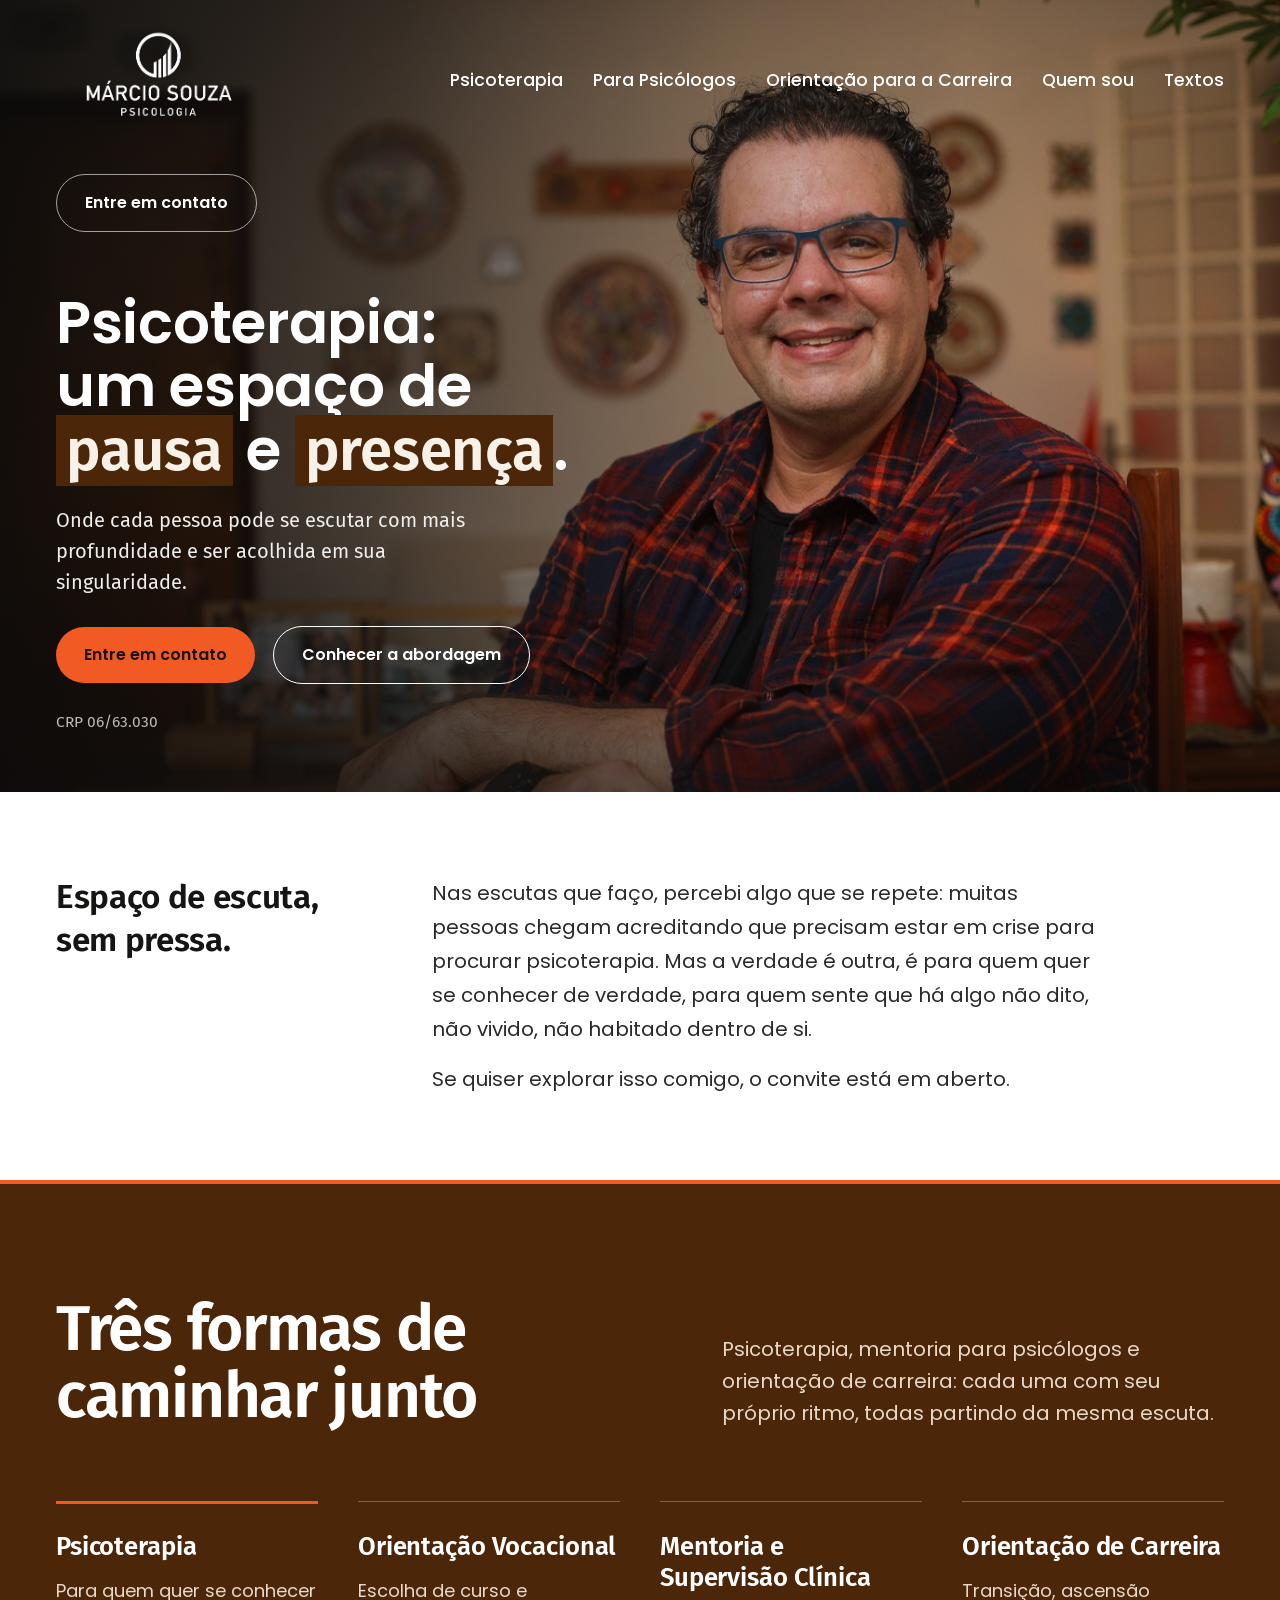
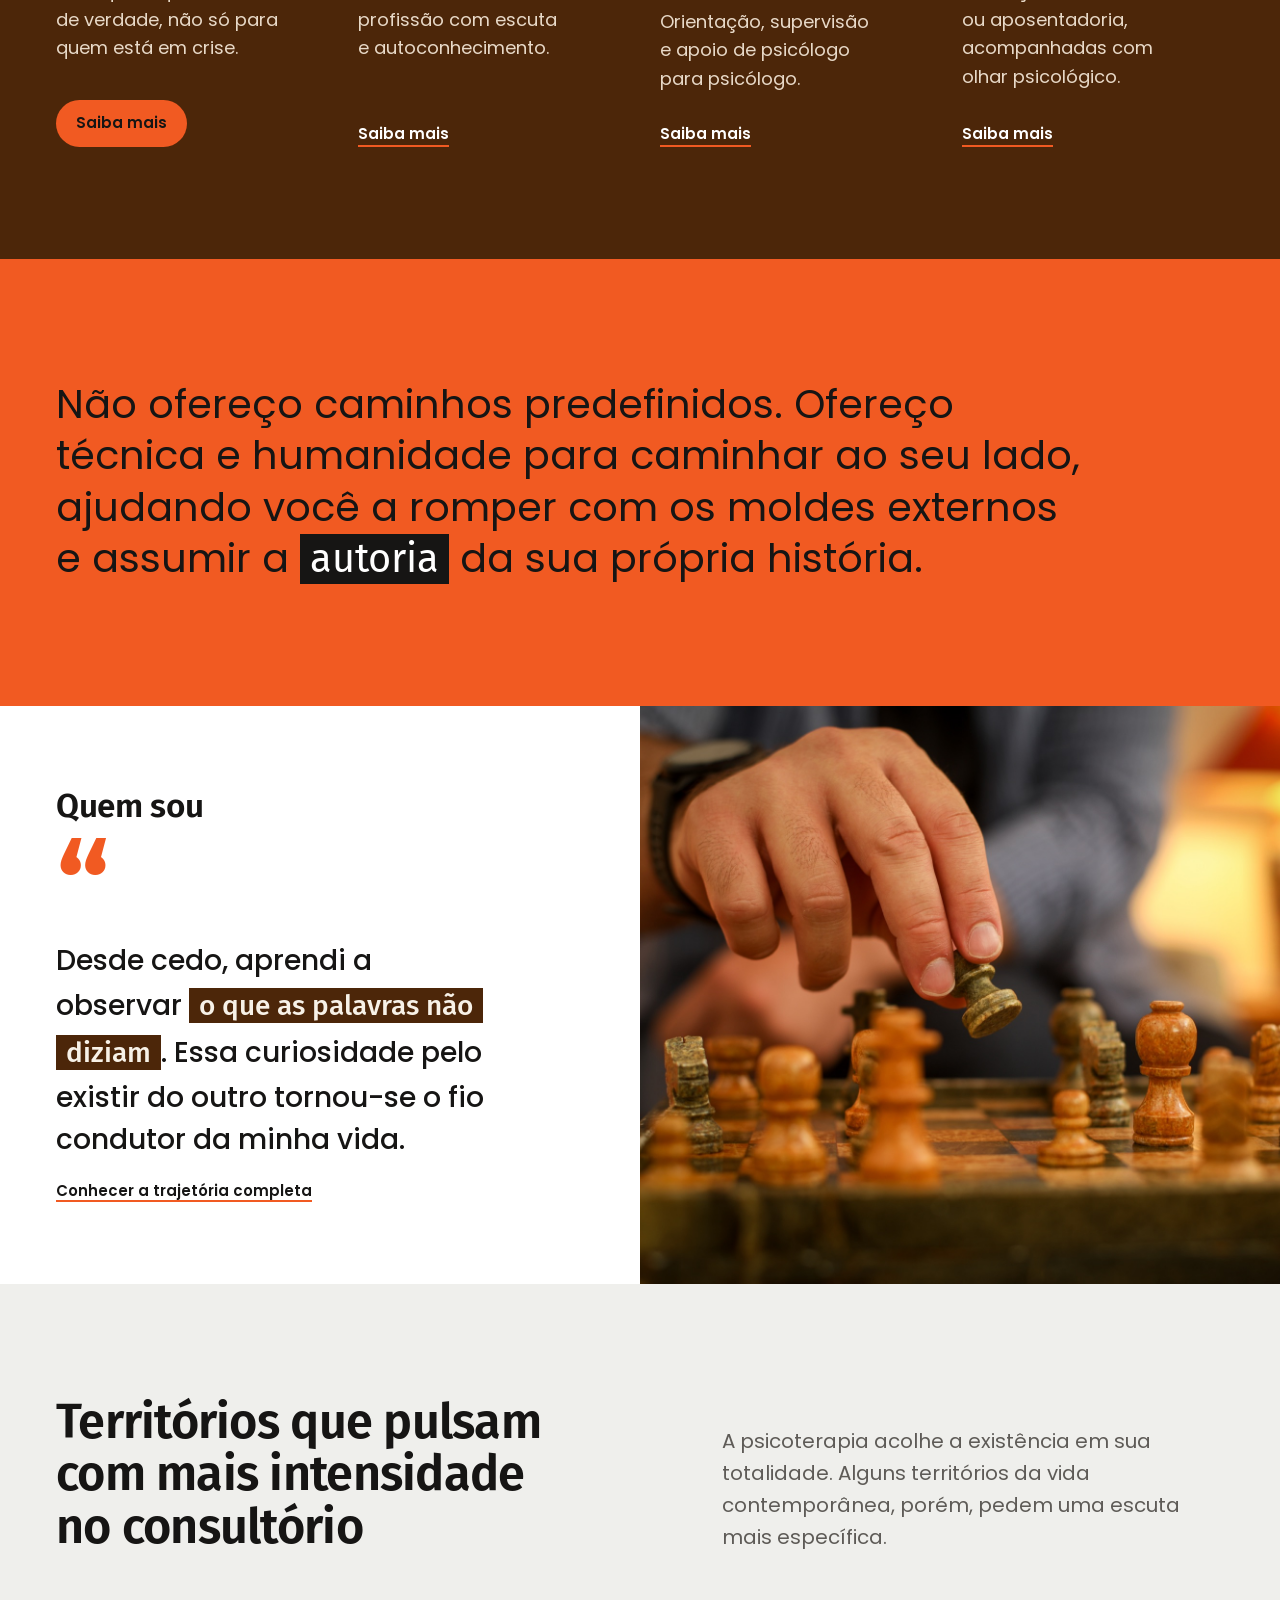
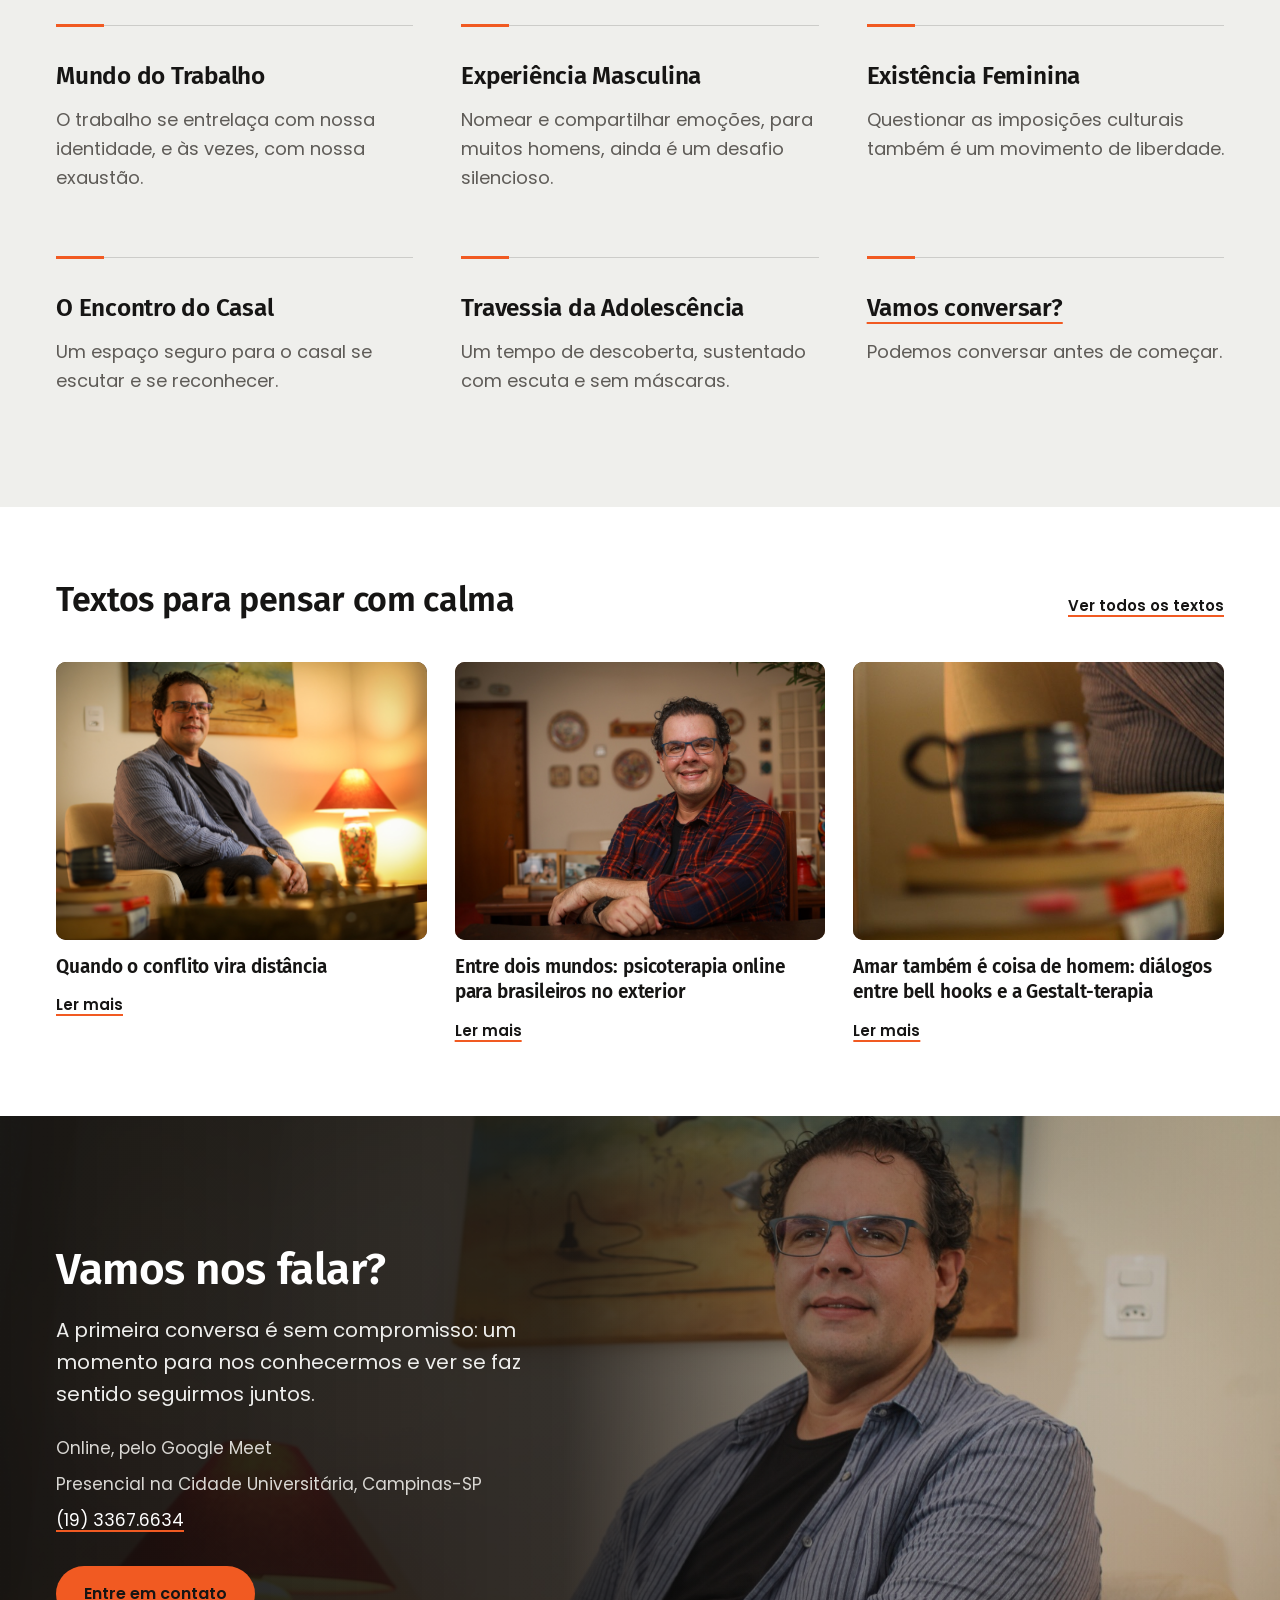
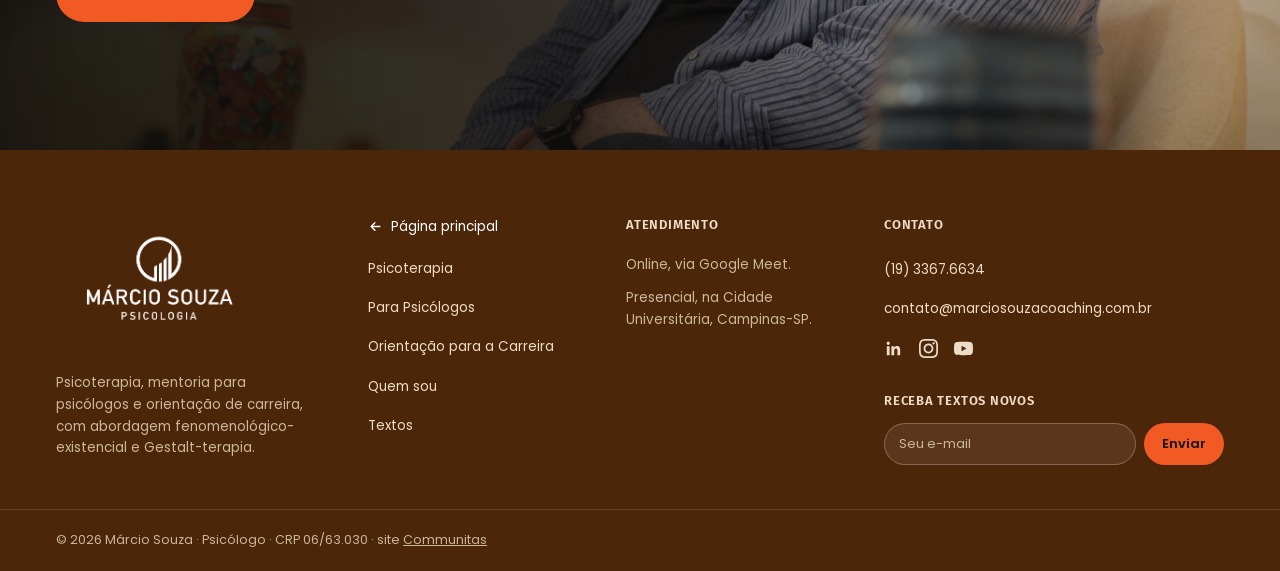
==== index.html @ 3dcb52d9 "Site do Márcio Souza: versão para revisão com o cliente Home e 7 páginas internas, camada visual 202" ====
<!doctype html>
<html lang="pt-BR">
<head>
<meta charset="utf-8">
<meta name="viewport" content="width=device-width, initial-scale=1">
<title>Márcio Souza | Psicólogo</title>
<meta name="description" content="Márcio Souza, psicólogo em Campinas: psicoterapia, mentoria e supervisão para psicólogos e orientação de carreira, online e presencial. Fenomenologia existencial e Gestalt-terapia.">
<link rel="stylesheet" href="assets/styles.css?v=23">
</head>
<body>
<a class="pular" href="#conteudo">Pular para o conteúdo</a>

<main>
<header class="hero">
  <nav class="nav overlay">
    <div class="wrap nav-inner">
      <a href="index.html" class="brand" aria-label="Página principal">
        <img src="assets/logo-full-white.png" alt="Márcio Souza Psicologia">
      </a>
      <div class="nav-links">
        <a href="psicoterapia.html">Psicoterapia</a>
        <a href="mentoria-supervisao.html">Para Psicólogos</a>
        <a href="orientacao-carreira.html">Orientação para a Carreira</a>
        <a href="quem-sou.html">Quem sou</a>
        <a href="blog.html">Textos</a>
      </div>
      <details class="nav-mobile">
        <summary>Menu</summary>
        <div class="nav-mobile-panel">
          <a href="psicoterapia.html">Psicoterapia</a>
          <a href="mentoria-supervisao.html">Para Psicólogos</a>
          <a href="orientacao-carreira.html">Orientação para a Carreira</a>
          <a href="quem-sou.html">Quem sou</a>
          <a href="blog.html">Textos</a>
          <a href="contato.html">Entre em contato</a>
        </div>
      </details>
      <a href="contato.html" class="btn marrom">Entre em contato</a>
    </div>
  </nav>

  <img src="assets/hero.jpg" alt="Márcio Souza sorrindo em casa" style="object-position:center 30%">
  <div class="wrap hero-content" id="conteudo">
    <h1>Psicoterapia:<br>um espaço de <span class="hl">pausa</span> e <span class="hl">presença</span>.</h1>
    <p>Onde cada pessoa pode se escutar com mais profundidade e ser acolhida em sua singularidade.</p>
    <div class="hero-cta">
      <a href="contato.html" class="btn">Entre em contato</a>
      <a href="psicoterapia.html" class="btn outline">Conhecer a abordagem</a>
    </div>
    <div class="hero-credential">CRP 06/63.030</div>
  </div>
</header>

<section class="presentation">
  <div class="wrap presentation-grid">
    <div class="presentation-label">
      <h2 class="presentation-kicker">Espaço de escuta,<br>sem pressa.</h2>
    </div>
    <div class="presentation-texto">
      <p>Nas escutas que faço, percebi algo que se repete: muitas pessoas chegam acreditando que precisam estar em crise para procurar psicoterapia. Mas a verdade é outra, é para quem quer se conhecer de verdade, para quem sente que há algo não dito, não vivido, não habitado dentro de si.</p>
      <p>Se quiser explorar isso comigo, o convite está em aberto.</p>
    </div>
  </div>
</section>

<section class="servicos">
 <div class="servicos-inner">
  <div class="servicos-intro">
    <h2>Três formas de caminhar junto</h2>
    <p>Psicoterapia, mentoria para psicólogos e orientação de carreira: cada uma com seu próprio ritmo, todas partindo da mesma escuta.</p>
  </div>
  <div class="servicos-grid">
    <a href="psicoterapia.html" class="servico-bloco destaque">
      <div class="conteudo">
        <h3>Psicoterapia</h3>
        <p>Para quem quer se conhecer de verdade, não só para quem está em crise.</p>
        <span class="mini-btn">Saiba mais</span>
      </div>
    </a>
    <a href="orientacao-carreira.html#vocacional" class="servico-bloco">
      <div class="conteudo">
        <h3>Orientação Vocacional</h3>
        <p>Escolha de curso e profissão com escuta e autoconhecimento.</p>
        <span class="mini-btn">Saiba mais</span>
      </div>
    </a>
    <a href="mentoria-supervisao.html" class="servico-bloco">
      <div class="conteudo">
        <h3>Mentoria e Supervisão Clínica</h3>
        <p>Orientação, supervisão e apoio de psicólogo para psicólogo.</p>
        <span class="mini-btn">Saiba mais</span>
      </div>
    </a>
    <a href="orientacao-carreira.html#carreira" class="servico-bloco">
      <div class="conteudo">
        <h3>Orientação de Carreira</h3>
        <p>Transição, ascensão ou aposentadoria, acompanhadas com olhar psicológico.</p>
        <span class="mini-btn">Saiba mais</span>
      </div>
    </a>
  </div>
 </div>
</section>

<section class="manifesto">
  <div class="wrap">
    <p>Não ofereço caminhos predefinidos. Ofereço técnica e humanidade para caminhar ao seu lado, ajudando você a romper com os moldes externos e assumir a <span class="hl inv">autoria</span> da sua própria história.</p>
  </div>
</section>

<section class="split inverso">
  <div class="split-foto"><img src="assets/still-life.jpg" alt="Mão de Márcio movendo uma peça de xadrez" style="object-position:38% 30%"></div>
  <div class="split-texto">
    <h2>Quem sou</h2>
    <p class="frase">Desde cedo, aprendi a observar <span class="hl">o que as palavras não diziam</span>. Essa curiosidade pelo existir do outro tornou-se o fio condutor da minha vida.</p>
    <a href="quem-sou.html" class="link laranja">Conhecer a trajetória completa</a>
  </div>
</section>

<section class="dimensoes">
  <div class="wrap">
    <div class="dimensoes-head">
      <h2>Territórios que pulsam com mais intensidade no consultório</h2>
      <p>A psicoterapia acolhe a existência em sua totalidade. Alguns territórios da vida contemporânea, porém, pedem uma escuta mais específica.</p>
    </div>
    <div class="temas-grid">
      <div class="tema-bloco c1"><h3>Mundo do Trabalho</h3><p>O trabalho se entrelaça com nossa identidade, e às vezes, com nossa exaustão.</p></div>
      <div class="tema-bloco c2"><h3>Experiência Masculina</h3><p>Nomear e compartilhar emoções, para muitos homens, ainda é um desafio silencioso.</p></div>
      <div class="tema-bloco c3"><h3>Existência Feminina</h3><p>Questionar as imposições culturais também é um movimento de liberdade.</p></div>
      <div class="tema-bloco c4"><h3>O Encontro do Casal</h3><p>Um espaço seguro para o casal se escutar e se reconhecer.</p></div>
      <div class="tema-bloco c5"><h3>Travessia da Adolescência</h3><p>Um tempo de descoberta, sustentado com escuta e sem máscaras.</p></div>
      <a href="contato.html" class="tema-bloco cta">
        <h3>Vamos conversar?</h3>
        <p>Podemos conversar antes de começar.</p>
      </a>
    </div>
  </div>
</section>

<section class="blog-teaser">
  <div class="wrap">
    <div class="blog-teaser-head">
      <h2>Textos para pensar com calma</h2>
      <a href="blog.html" class="link laranja">Ver todos os textos</a>
    </div>
    <div class="blog-grid">
      <a href="blog.html" class="blog-card">
        <div class="foto"><img loading="lazy" src="assets/quem-sou.jpg" alt="" style="object-position:center 25%"></div>
        <h3>Quando o conflito vira distância</h3>
        <span class="link laranja">Ler mais</span>
      </a>
      <a href="blog.html" class="blog-card">
        <div class="foto"><img loading="lazy" src="assets/hero.jpg" alt="" style="object-position:70% 35%"></div>
        <h3>Entre dois mundos: psicoterapia online para brasileiros no exterior</h3>
        <span class="link laranja">Ler mais</span>
      </a>
      <a href="blog.html" class="blog-card">
        <div class="foto"><img loading="lazy" src="assets/detalhe-poltrona.jpg" alt="" style="object-position:center 78%"></div>
        <h3>Amar também é coisa de homem: diálogos entre bell hooks e a Gestalt-terapia</h3>
        <span class="link laranja">Ler mais</span>
      </a>
    </div>
  </div>
</section>

<section class="contato" id="contato">
  <div class="wrap">
    <h2>Vamos nos falar?</h2>
    <p class="contato-sub">A primeira conversa é sem compromisso: um momento para nos conhecermos e ver se faz sentido seguirmos juntos.</p>
    <ul class="contato-fatos">
      <li>Online, pelo Google Meet</li>
      <li>Presencial na Cidade Universitária, Campinas-SP</li>
      <li><a href="tel:+551933676634">(19) 3367.6634</a></li>
    </ul>
    <a href="contato.html" class="btn">Entre em contato</a>
  </div>
</section>

</main>

<footer>
  <div class="wrap footer-grid">
    <div class="footer-col">
      <a href="index.html" class="brand" style="margin-bottom:14px"><img src="assets/logo-full-white.png" alt="Márcio Souza Psicologia"></a>
      <p>Psicoterapia, mentoria para psicólogos e orientação de carreira, com abordagem fenomenológico-existencial e Gestalt-terapia.</p>
    </div>
    <div class="footer-col">
      <ul>
        <li><a href="index.html" class="voltar"><svg viewBox="0 0 24 24" fill="none" stroke="currentColor" stroke-width="2.2" stroke-linecap="round" stroke-linejoin="round" aria-hidden="true"><path d="M19 12H5M11 6l-6 6 6 6"/></svg>Página principal</a></li>
        <li><a href="psicoterapia.html">Psicoterapia</a></li>
        <li><a href="mentoria-supervisao.html">Para Psicólogos</a></li>
        <li><a href="orientacao-carreira.html">Orientação para a Carreira</a></li>
        <li><a href="quem-sou.html">Quem sou</a></li>
        <li><a href="blog.html">Textos</a></li>
      </ul>
    </div>
    <div class="footer-col">
      <h4>Atendimento</h4>
      <ul>
        <li>Online, via Google Meet.</li>
        <li>Presencial, na Cidade Universitária, Campinas-SP.</li>
      </ul>
    </div>
    <div class="footer-col">
      <h4>Contato</h4>
      <ul>
        <li><a href="tel:+551933676634">(19) 3367.6634</a></li>
        <li><a href="mailto:contato@marciosouzacoaching.com.br">contato@marciosouzacoaching.com.br</a></li>
      </ul>
      <div class="footer-social">
        <a href="https://www.linkedin.com/" aria-label="LinkedIn" target="_blank" rel="noopener"><svg viewBox="0 0 24 24" fill="currentColor"><path d="M20.447 20.452h-3.554v-5.569c0-1.328-.027-3.037-1.852-3.037-1.853 0-2.136 1.445-2.136 2.939v5.667H9.351V9h3.414v1.561h.046c.477-.9 1.637-1.85 3.37-1.85 3.601 0 4.267 2.37 4.267 5.455v6.286zM5.337 7.433a2.062 2.062 0 1 1 0-4.124 2.062 2.062 0 0 1 0 4.124zM7.114 20.452H3.558V9h3.556v11.452z"/></svg></a>
        <a href="https://www.instagram.com/marciosouzacoaching/" aria-label="Instagram" target="_blank" rel="noopener"><svg viewBox="0 0 24 24" fill="currentColor"><path d="M12 2.163c3.204 0 3.584.012 4.85.07 3.252.148 4.771 1.691 4.919 4.919.058 1.265.069 1.645.069 4.849 0 3.205-.012 3.584-.069 4.849-.149 3.225-1.664 4.771-4.919 4.919-1.266.058-1.644.07-4.85.07-3.204 0-3.584-.012-4.849-.07-3.26-.149-4.771-1.699-4.919-4.92-.058-1.265-.07-1.644-.07-4.849 0-3.204.013-3.583.07-4.849.149-3.227 1.664-4.771 4.919-4.919 1.266-.057 1.645-.069 4.849-.069zm0-2.163c-3.259 0-3.667.014-4.947.072-4.358.2-6.78 2.618-6.98 6.98-.059 1.281-.073 1.689-.073 4.948 0 3.259.014 3.668.072 4.948.2 4.358 2.618 6.78 6.98 6.98 1.281.058 1.689.072 4.948.072 3.259 0 3.668-.014 4.948-.072 4.354-.2 6.782-2.618 6.979-6.98.059-1.28.073-1.689.073-4.948 0-3.259-.014-3.667-.072-4.947-.196-4.354-2.617-6.78-6.979-6.98-1.281-.059-1.69-.073-4.949-.073zm0 5.838c-3.403 0-6.162 2.759-6.162 6.162s2.759 6.163 6.162 6.163 6.162-2.759 6.162-6.163c0-3.403-2.759-6.162-6.162-6.162zm0 10.162c-2.209 0-4-1.79-4-4 0-2.209 1.791-4 4-4s4 1.791 4 4c0 2.21-1.791 4-4 4zm6.406-11.845c-.796 0-1.441.645-1.441 1.44s.645 1.44 1.441 1.44c.795 0 1.439-.645 1.439-1.44s-.644-1.44-1.439-1.44z"/></svg></a>
        <a href="https://www.youtube.com/" aria-label="YouTube" target="_blank" rel="noopener"><svg viewBox="0 0 24 24" fill="currentColor"><path d="M23.498 6.186a3.016 3.016 0 0 0-2.122-2.136C19.505 3.545 12 3.545 12 3.545s-7.505 0-9.377.505A3.017 3.017 0 0 0 .502 6.186C0 8.07 0 12 0 12s0 3.93.502 5.814a3.016 3.016 0 0 0 2.122 2.136c1.871.505 9.376.505 9.376.505s7.505 0 9.377-.505a3.015 3.015 0 0 0 2.122-2.136C24 15.93 24 12 24 12s0-3.93-.502-5.814zM9.545 15.568V8.432L15.818 12l-6.273 3.568z"/></svg></a>
      </div>
      <div class="footer-news">
        <h4>Receba textos novos</h4>
        <form class="footer-form" action="https://us7.list-manage.com/subscribe/post?u=84190ef0e45dcddff74565dfb&amp;id=258427ed92" method="post" target="_blank" novalidate>
          <label for="newsletter-email" class="sr-only" style="position:absolute;width:1px;height:1px;overflow:hidden;clip:rect(0,0,0,0)">E-mail</label>
          <input id="newsletter-email" type="email" name="EMAIL" placeholder="Seu e-mail" required>
          <div aria-hidden="true" style="position:absolute;left:-5000px" tabindex="-1"><input type="text" name="b_84190ef0e45dcddff74565dfb_258427ed92" tabindex="-1" value=""></div>
          <button type="submit" name="subscribe">Enviar</button>
        </form>
      </div>
    </div>
  </div>
  <div class="wrap footer-bottom">
    <div>© 2026 Márcio Souza · Psicólogo · CRP 06/63.030 · site <a href="https://www.communitas.com.br/" target="_blank" rel="noopener" style="text-decoration:underline">Communitas</a></div>
  </div>
</footer>

</body>
</html>
---- assets/styles.css ----
/* Márcio Souza — Psicologia · design tokens + componentes */

@import url('https://fonts.googleapis.com/css2?family=Poppins:wght@400;500;600;700;800&family=Fira+Sans:wght@400;500;600;700&display=swap');

:root{
  --marrom:#4C2609;
  --marrom-escuro:#33190a;
  --laranja:#F15A22;
  --laranja-btn:#C7420F;
  --oliva:#707C4C;
  --bege:#F7F1E7;
  --bege-claro:#FFFDFB;
  --grafite:#1C1A17;
  --ink:#241a12;
  --muted:#6b5a46;
  --linha:#e7dcc8;
  --creme-texto:#F7F1E7;
  --font-corpo:'Poppins',system-ui,sans-serif;
  --font-destaque:'Fira Sans',system-ui,sans-serif;
}

*{box-sizing:border-box}
html{scroll-behavior:smooth}
body{
  margin:0;
  font-family:var(--font-corpo);
  font-size:17px;
  line-height:1.65;
  font-weight:400;
  color:var(--ink);
  background:var(--bege-claro);
}
h1,h2,h3,h4{margin:0;letter-spacing:-0.005em}
h1{font-family:var(--font-corpo);font-weight:700}
h2{font-family:var(--font-destaque);font-weight:600;letter-spacing:-0.01em;line-height:1.25}
h3,h4{font-family:var(--font-destaque);font-weight:600}
p{margin:0}
a{color:inherit;text-decoration:none;font-family:var(--font-corpo)}
img{max-width:100%;display:block}
.wrap{max-width:1400px;margin:0 auto;padding-inline:clamp(24px,5vw,56px);box-sizing:border-box}

.eyebrow{font-family:var(--font-destaque);font-size:12.5px;font-weight:700;letter-spacing:0.08em;text-transform:uppercase}

.btn{
  display:inline-flex;align-items:center;gap:8px;
  font-family:var(--font-corpo);font-size:16px;font-weight:600;
  padding:15px 28px;border-radius:999px;
  background:var(--laranja-btn);color:#fff;
  transition:opacity .15s ease;
}
.btn:hover{opacity:.87}
.btn.outline{background:transparent;border:1.5px solid currentColor}
.btn.on-dark{color:var(--grafite)}
.btn.marrom{background:var(--marrom)}

.link{
  font-family:var(--font-corpo);font-weight:600;font-size:15px;
  text-decoration:underline;text-decoration-thickness:1.5px;text-underline-offset:4px;
  transition:opacity .15s ease;
}
.link:hover{opacity:.72}
.link.laranja{color:var(--laranja)}

.hl{font-family:var(--font-destaque);background:var(--marrom);color:var(--creme-texto);padding:1px 10px;box-decoration-break:clone;-webkit-box-decoration-break:clone}
.hl.inv{background:var(--laranja);color:var(--grafite)}

/* ---------- nav ---------- */
.nav{position:relative;z-index:30;width:100%}
.nav-inner{display:flex;align-items:center;justify-content:space-between;gap:20px;flex-wrap:wrap;padding-block:10px}
.brand{display:flex;align-items:center}
.brand img{height:130px;width:182px}
.nav.overlay .brand img{height:144px;width:201px}
.nav-links{display:flex;gap:30px;flex-wrap:wrap}
.nav-links a{font-family:var(--font-corpo);font-size:17.5px;font-weight:500;position:relative;display:inline-block;padding-bottom:4px}
.nav-links a::after{content:"";position:absolute;left:0;bottom:0;width:0;height:2px;background:currentColor;transition:width .25s ease}
.nav-links a:hover::after{width:100%}
.nav.light{background:var(--bege-claro);border-bottom:1px solid var(--linha)}
.nav.light .nav-links a{color:var(--muted)}
.nav.overlay{position:absolute;top:0;left:0;width:100%;background:transparent}
.nav.overlay .nav-links a{color:#fff}

/* ---------- hero (full-bleed photo + texto integrado) ---------- */
.hero{position:relative;min-height:620px;max-height:860px;height:88vh;display:flex;align-items:flex-end;color:#fff;overflow:hidden}
.hero > img{position:absolute;inset:0;width:100%;height:100%;object-fit:cover;z-index:0}
.hero::after{
  content:"";position:absolute;inset:0;z-index:1;
  background:linear-gradient(95deg, rgba(28,26,23,.88) 0%, rgba(28,26,23,.68) 30%, rgba(28,26,23,.22) 56%, rgba(28,26,23,0) 72%),
             linear-gradient(0deg, rgba(28,26,23,.5) 0%, rgba(28,26,23,0) 34%);
}
.hero-content{position:relative;z-index:2;width:100%;padding-block:72px 56px;display:flex;flex-direction:column;align-items:flex-start;gap:22px}
.hero-content h1{font-size:clamp(36px,5vw,58px);line-height:1.1;font-weight:600;max-width:600px}
.hero-content p{font-size:20px;line-height:1.55;max-width:38ch;color:#f0e9dc;font-family:var(--font-destaque)}
.hero-cta{display:flex;gap:18px;flex-wrap:wrap;align-items:center;margin-top:6px}
.hero-credential{font-size:15.5px;color:#cfc3ae;margin-top:4px;font-family:var(--font-destaque)}

/* ---------- presentation block (bem-vindo, 2 colunas) ---------- */
.presentation{padding-block:84px}
.presentation-grid{display:grid;grid-template-columns:minmax(230px,26%) 1fr;gap:72px;align-items:start}
.presentation-kicker{font-size:clamp(28px,2.6vw,36px);line-height:1.3;color:var(--marrom);font-weight:600}
.presentation-texto p{font-size:20px;line-height:1.7;max-width:56ch;color:#3a3024;font-family:var(--font-corpo)}
.presentation-texto p + p{margin-top:16px}
.presentation-label{display:flex;flex-direction:column;gap:14px}
.presentation-label .eyebrow{color:var(--laranja)}
@media (max-width:760px){.presentation-grid{grid-template-columns:1fr;gap:16px}}

/* ---------- services: coluna + grid 2x2 (virginiapires) ---------- */
.servicos{background:var(--grafite);border-top:4px solid var(--laranja)}
.servicos-inner{display:grid;grid-template-columns:minmax(230px,24%) 1fr;min-height:600px;max-width:1400px;margin:0 auto}
.servicos-intro{background:var(--grafite);color:#fff;padding:64px clamp(24px,4vw,56px);display:flex;flex-direction:column;justify-content:center;gap:20px}
.servicos-intro .eyebrow{color:var(--laranja)}
.servicos-intro h2{font-size:clamp(32px,3.6vw,44px);line-height:1.2;font-weight:600}
.servicos-intro p{font-size:16px;line-height:1.65;color:#cfc6b8;max-width:32ch;font-family:var(--font-destaque)}
.servicos-grid{display:grid;grid-template-columns:1fr 1fr;grid-template-rows:1fr 1fr}
.servico-bloco{position:relative;padding:34px;display:flex;flex-direction:column;justify-content:flex-start;gap:12px;min-height:270px;overflow:hidden}
.servico-bloco img{position:absolute;inset:0;width:100%;height:100%;object-fit:cover;z-index:0;transition:transform .6s cubic-bezier(.2,.8,.2,1)}
.servico-bloco:hover img{transform:scale(1.07)}
.servico-bloco .scrim{position:absolute;inset:0;z-index:1;background:linear-gradient(180deg,rgba(28,26,23,.82),rgba(28,26,23,.1) 60%);transition:opacity .35s ease}
.servico-bloco:hover .scrim{opacity:.9}
.servico-bloco::after{content:"";position:absolute;inset:0;z-index:1;background:rgba(255,255,255,0);transition:background .3s ease;pointer-events:none}
.servico-bloco:hover::after{background:rgba(255,255,255,.06)}
.servico-bloco .conteudo{position:relative;z-index:2}
.servico-bloco h3{font-size:29px;font-weight:500;color:#fff;margin-bottom:8px;font-family:var(--font-destaque)}
.servico-bloco p{font-size:20px;line-height:1.5;color:#e9e1d2;max-width:34ch;margin-bottom:22px;font-family:var(--font-corpo);text-wrap:balance}
.servico-bloco.cor-marrom{background:var(--marrom)}
.servico-bloco.cor-laranja{background:var(--laranja)}
.servico-bloco.cor-laranja h3,.servico-bloco.cor-laranja p{color:var(--ink)}
.servico-bloco.cor-laranja .mini-btn{color:var(--ink);border-color:rgba(36,26,18,.5)}
.servico-bloco.cor-branco{background:var(--bege-claro)}
.servico-bloco.cor-branco h3{color:var(--marrom)}
.servico-bloco.cor-branco p{color:var(--muted)}
.servico-bloco.cor-branco .mini-btn{color:var(--marrom);border-color:var(--marrom)}
.servico-bloco.cor-branco:hover .mini-btn{background:var(--marrom);color:#fff;border-color:var(--marrom)}
.servico-bloco.cor-grafite{background:var(--grafite)}
.mini-btn{display:inline-flex;align-self:flex-start;font-family:var(--font-corpo);font-size:15px;font-weight:600;color:#fff;padding:10px 18px;border:1.5px solid rgba(255,255,255,.55);border-radius:999px;transition:background .25s ease,color .25s ease,border-color .25s ease,transform .25s ease}
.servico-bloco:hover .mini-btn{background:#fff;color:var(--ink);border-color:#fff;transform:translateX(3px)}

/* ---------- split foto + texto ---------- */
.split{display:grid;grid-template-columns:1fr 1fr;align-items:stretch}
.split.inverso{direction:rtl}
.split.inverso > *{direction:ltr}
.split-foto{min-height:460px;background:var(--marrom)}
.split-foto img{width:100%;height:100%;object-fit:cover}
.split-texto{padding:64px clamp(24px,4vw,56px) 64px clamp(56px,8vw,120px);display:flex;flex-direction:column;justify-content:center;gap:18px}
.split-texto h2{font-size:clamp(28px,2.6vw,36px)}
.split-texto p{font-size:20px;line-height:1.7;max-width:46ch;color:#3a3024;font-family:var(--font-corpo)}

/* ---------- manifesto ---------- */
.manifesto{background:var(--marrom);color:#fff;padding-block:96px}
.manifesto p{font-family:var(--font-corpo);font-size:clamp(23px,2.8vw,34px);line-height:1.5;font-weight:400;max-width:900px}

/* ---------- dimensões / territórios — blocos coloridos ---------- */
.dimensoes{padding-block:72px}
.dimensoes-head{max-width:62ch;margin-bottom:40px}
.dimensoes-head h2{font-size:clamp(28px,2.6vw,36px);margin-bottom:14px}
.dimensoes-head p{font-size:20px;color:var(--muted);line-height:1.6;font-family:var(--font-corpo)}
.temas-grid{display:grid;grid-template-columns:repeat(3,1fr);gap:1px;background:var(--linha);border:1px solid var(--linha)}
.tema-bloco{padding:30px 26px;min-height:200px;display:flex;flex-direction:column;justify-content:flex-start;gap:10px;color:var(--ink);background:var(--bege-claro);border-top:3px solid var(--laranja);transition:background .2s ease}
.tema-bloco:hover{background:var(--bege)}
.tema-bloco h3{font-size:23px;font-weight:500;font-family:var(--font-destaque);color:var(--marrom)}
.tema-bloco p{font-size:20px;line-height:1.6;color:var(--muted);font-family:var(--font-corpo)}
.temas-grid.compacto .tema-bloco p{font-size:17px;line-height:1.55}
.tema-bloco.cta{cursor:pointer}
.tema-bloco.cta h3{color:var(--laranja);text-decoration:underline;text-decoration-thickness:1.5px;text-underline-offset:4px;transition:opacity .2s ease}
.tema-bloco.cta:hover h3{opacity:.78}

@media (max-width:760px){.temas-grid{grid-template-columns:1fr}}

/* ---------- blog teaser ---------- */
.blog-teaser{background:var(--bege);padding-block:72px}
.blog-teaser-head{display:flex;justify-content:space-between;align-items:baseline;flex-wrap:wrap;gap:14px;margin-bottom:40px}
.blog-teaser-head h2{font-size:clamp(26px,3vw,34px)}
.blog-grid{display:grid;grid-template-columns:repeat(auto-fit,minmax(260px,1fr));gap:28px}
.blog-card{display:flex;flex-direction:column;gap:14px}
.blog-card .foto{aspect-ratio:4/3;border-radius:10px;overflow:hidden;background:var(--marrom)}
.blog-card .foto img{width:100%;height:100%;object-fit:cover}
.blog-card h3{font-size:19px;line-height:1.35;font-weight:600}


/* ---------- contato (fecho escuro) ---------- */
.contato{
  position:relative;
  overflow:hidden;
  color:#fff;padding-block:140px;
}
.contato::before{
  content:"";
  position:absolute;inset:0;z-index:0;
  background:
    linear-gradient(180deg, rgba(76,38,9,.90), rgba(51,25,10,.94)),
    url('central.jpg') 32% 14%/cover no-repeat;
  transform:scaleX(-1);
}
.contato .wrap{position:relative;z-index:1}
.contato h2{font-size:clamp(30px,3.6vw,44px);max-width:16ch;line-height:1.18;margin-bottom:26px}
.contato-info{display:flex;gap:28px;flex-wrap:wrap;font-size:14.5px;color:#cfc6b8;margin-bottom:26px;font-family:var(--font-destaque)}

/* ---------- footer (colunas) ---------- */
footer{background:var(--marrom);color:#ecdcc8}
.footer-grid{display:grid;grid-template-columns:1.3fr 1fr 1fr 1fr;gap:40px;padding-block:56px 36px}
.footer-col h4{font-family:var(--font-destaque);font-weight:600;font-size:13px;color:#f0dcc9;text-transform:uppercase;letter-spacing:0.06em;margin-bottom:18px}
.footer-col p{font-size:13.5px;line-height:1.6;color:#cbb79e;max-width:28ch}
.footer-col .brand img{height:144px;width:202px}
.footer-col ul{list-style:none;margin:0;padding:0;display:flex;flex-direction:column;gap:11px}
.footer-col ul:not(:has(a)) li{font-size:13.5px;color:#cbb79e}
.footer-col ul a{font-size:13.5px;color:#ecdcc8}
.footer-col ul a:hover{color:var(--laranja)}
.footer-newsletter{display:flex;align-items:center;gap:20px;flex-wrap:wrap;padding-block:26px;border-top:1px solid rgba(255,255,255,.12)}
.footer-newsletter h4{font-family:var(--font-destaque);font-weight:600;font-size:13px;color:#f0dcc9;text-transform:uppercase;letter-spacing:0.06em;white-space:nowrap}
.footer-form{display:flex;gap:8px;flex:1;min-width:220px;max-width:420px}
.footer-form input{flex:1;min-width:0;padding:10px 14px;border-radius:999px;border:1px solid rgba(255,255,255,.25);background:rgba(255,255,255,.08);color:#fff;font-family:var(--font-corpo);font-size:13px}
.footer-form input::placeholder{color:#cbb79e}
.footer-form button{flex-shrink:0;padding:10px 18px;border-radius:999px;background:var(--laranja-btn);color:#fff;border:none;font-family:var(--font-corpo);font-weight:600;font-size:13px;cursor:pointer}
.footer-social{display:flex;gap:16px;align-items:center;margin-top:18px}
.footer-social a{color:#ecdcc8;display:flex}
.footer-social svg{width:19px;height:19px}
.footer-social a:hover{color:var(--laranja)}
.footer-bottom{display:flex;justify-content:space-between;align-items:center;flex-wrap:wrap;gap:12px;padding-block:20px;font-size:12.5px;color:#cbb79e;border-top:1px solid rgba(255,255,255,.12)}
@media (max-width:760px){.footer-grid{grid-template-columns:1fr 1fr;gap:32px}}
@media (max-width:480px){.footer-grid{grid-template-columns:1fr}}

/* ---------- page header (páginas internas) ---------- */
.page-header{background:var(--bege);padding-block:64px 48px;border-bottom:1px solid var(--linha)}
.page-header .eyebrow{color:var(--laranja);margin-bottom:14px}
.page-header h1{font-size:clamp(38px,4.6vw,54px);max-width:20ch;line-height:1.12;margin-bottom:16px}
.page-header p{font-size:21px;color:var(--muted);max-width:60ch;line-height:1.6;font-family:var(--font-corpo)}

/* ---------- página de contato ---------- */
.contact-section{padding-block:72px}
.contact-grid{display:grid;grid-template-columns:0.85fr 1.3fr;gap:64px;align-items:start}
.contact-grid.com-foto{grid-template-columns:0.5fr 1fr 1.2fr}
.contact-foto{border-radius:18px;overflow:hidden;min-height:440px;background:var(--marrom)}
.contact-foto{position:relative}
.contact-foto img{position:absolute;inset:0;width:100%;height:100%;object-fit:cover}
@media (max-width:980px){.contact-grid.com-foto{grid-template-columns:1fr}.contact-foto{min-height:280px}}
.contact-info h2{font-size:24px;color:var(--marrom);margin-bottom:14px}
.contact-info p{font-size:16px;color:var(--muted);line-height:1.6;margin-bottom:30px;max-width:40ch}
.contact-info-list{display:flex;flex-direction:column;gap:20px;font-family:var(--font-destaque);list-style:none;margin:0;padding:0}
.contact-info-list .rotulo{display:block;font-size:12.5px;text-transform:uppercase;letter-spacing:.05em;color:var(--laranja);margin-bottom:4px}
.contact-info-list a,.contact-info-list span{font-size:16px;color:var(--ink)}
.contact-info-list a:hover{color:var(--laranja-btn)}
.form-contato{display:grid;grid-template-columns:1fr 1fr;gap:22px}
.form-contato .campo-full{grid-column:1 / -1}
.form-contato label{display:block;font-size:13px;font-weight:600;color:var(--marrom);margin-bottom:8px}
.form-contato label .opcional{font-weight:400;color:var(--muted);text-transform:none}
.form-contato input,.form-contato textarea{width:100%;padding:14px 16px;border-radius:10px;border:1.5px solid var(--linha);background:var(--bege);font-family:var(--font-corpo);font-size:15px;color:var(--ink);box-sizing:border-box;transition:border-color .2s ease,background .2s ease}
.form-contato input:focus,.form-contato textarea:focus{outline:none;border-color:var(--laranja-btn);background:var(--bege-claro)}
.contact-card{border-radius:18px;padding:36px}
.contact-info.contact-card{background:var(--marrom);color:#fff}
.contact-info.contact-card h2{color:#fff}
.contact-info.contact-card p{color:#e9ddcf}
.contact-info.contact-card .rotulo{color:var(--laranja)}
.contact-info.contact-card a,.contact-info.contact-card span{color:#fff}
.contact-info.contact-card a:hover{color:var(--laranja)}
.contact-social-icons{display:flex;gap:14px;margin-top:4px}
.contact-social-icons a{color:#fff;display:flex;transition:color .2s ease}
.contact-social-icons a:hover{color:var(--laranja)}
.contact-social-icons svg{width:22px;height:22px}
.form-contato.contact-card{background:var(--bege-claro);border:1px solid var(--linha)}
.form-contato textarea{min-height:150px;resize:vertical}
.form-contato .btn{justify-self:start;margin-top:4px;border:none;cursor:pointer;font-size:16px}
@media (max-width:760px){.contact-grid{grid-template-columns:1fr}.form-contato{grid-template-columns:1fr}}

.video-embed{aspect-ratio:16/9;max-width:840px;margin:0 auto;border-radius:14px;overflow:hidden;background:var(--marrom)}
.video-embed iframe{width:100%;height:100%;border:0;display:block}

.pull-quote{max-width:720px;margin:0 auto;padding-block:56px}
.pull-quote p{font-family:var(--font-corpo);font-size:clamp(21px,2.4vw,28px);line-height:1.5;font-weight:600;color:var(--marrom)}

.faq{border-top:1px solid var(--linha)}
.faq-item{border-bottom:1px solid var(--linha)}
.faq-item summary{
  list-style:none;cursor:pointer;padding-block:22px;
  display:flex;align-items:center;justify-content:space-between;gap:20px;
}
.faq-item summary::-webkit-details-marker{display:none}
.faq-item summary h3{font-size:17px;font-weight:600;color:var(--ink)}
.faq-item .faq-icon{flex-shrink:0;width:26px;height:26px;border-radius:999px;border:1.5px solid var(--marrom);color:var(--marrom);display:flex;align-items:center;justify-content:center;font-family:var(--font-corpo);font-size:16px;transition:transform .2s ease}
.faq-item[open] .faq-icon{transform:rotate(45deg);background:var(--marrom);color:#fff}
.faq-item p{font-size:15.5px;color:var(--muted);line-height:1.6;max-width:68ch;font-family:var(--font-destaque);padding-bottom:24px}

/* ---------- bloco central ---------- */
.central-bloco{background:var(--bege);padding-block:80px}
.central-bloco .miolo{max-width:620px;margin:0 auto;text-align:center;display:flex;flex-direction:column;align-items:center;gap:22px}
.central-bloco .foto-redonda{width:148px;height:148px;border-radius:50%;overflow:hidden;border:3px solid var(--bege-claro);box-shadow:0 0 0 1px var(--linha)}
.central-bloco .foto-redonda img{width:100%;height:100%;object-fit:cover}
.central-bloco p.frase{font-family:var(--font-corpo);font-weight:600;font-size:clamp(20px,2.4vw,27px);line-height:1.5;color:var(--marrom)}
.central-bloco .assinatura{font-family:var(--font-destaque);font-size:14px;color:var(--muted)}

.corpo{padding-block:64px}
.corpo .texto{max-width:68ch;display:flex;flex-direction:column;gap:18px;font-size:20px;line-height:1.7;color:#3a3024;font-family:var(--font-corpo)}
.corpo .texto h2{color:var(--marrom)}
.corpo .texto .lead{font-family:var(--font-corpo);font-weight:700;color:var(--marrom);font-size:22px;line-height:1.5}

/* ---------- intro em 2 colunas (foto + texto) ---------- */
.intro-grid{display:grid;grid-template-columns:0.95fr 1.3fr;gap:104px;align-items:stretch}
.intro-foto{border-radius:16px;overflow:hidden;background:var(--marrom);min-height:420px}
.intro-foto img{width:100%;height:100%;object-fit:cover}
.intro-grid .texto{max-width:none}
@media (max-width:860px){.intro-grid{grid-template-columns:1fr;gap:28px}.intro-foto{min-height:320px}}

/* ---------- bloco de vídeo com fundo + frase junto ---------- */
.video-bloco{background:var(--bege);border-radius:20px;padding:clamp(28px,4vw,48px);display:flex;flex-direction:column;align-items:center;gap:26px}
.video-bloco .video-embed{max-width:620px;width:100%}
.video-bloco .video-frase{font-family:var(--font-corpo);font-weight:600;font-size:clamp(19px,2.1vw,24px);line-height:1.5;color:var(--marrom);max-width:640px;text-align:center}
/* ---------- FAQ em 2 colunas, sem sanfona ---------- */
.faq-grid{display:grid;grid-template-columns:1fr 2fr;gap:48px;align-items:start}
.faq-head h2{font-size:clamp(28px,2.6vw,36px);color:var(--marrom)}
.faq-list{display:flex;flex-direction:column;gap:32px}
.faq-entry{padding-bottom:28px;border-bottom:1px solid var(--linha)}
.faq-entry:last-child{border-bottom:none;padding-bottom:0}
.faq-entry h3{font-size:21px;font-weight:600;color:var(--ink);margin-bottom:10px}
.faq-entry p{font-size:20px;line-height:1.7;color:var(--muted);font-family:var(--font-destaque)}
@media (max-width:760px){.faq-grid{grid-template-columns:1fr}}

.intro-grid.inverso{grid-template-columns:1.3fr 0.95fr}

.page-header.dark{background:var(--marrom);color:#fff}
.page-header.dark h1{color:#fff}
.page-header.dark p{color:#e9ddcf}

.subnav{display:flex;gap:12px;flex-wrap:wrap;padding-block:28px 0}
.subnav-link{font-family:var(--font-corpo);font-weight:600;font-size:14px;padding:10px 20px;border-radius:999px;border:1.5px solid var(--marrom);color:var(--marrom);transition:background .2s ease,color .2s ease}
.subnav-link:hover{background:var(--marrom);color:#fff}

.video-lado{background:var(--bege);border-radius:20px;padding:clamp(28px,4vw,40px);display:grid;grid-template-columns:1fr 200px;gap:32px;align-items:center}
.video-lado .video-embed{max-width:none;width:100%;margin:0}
.video-lado .video-frase{font-family:var(--font-corpo);font-weight:600;font-size:clamp(17px,1.8vw,21px);line-height:1.5;color:var(--marrom)}
@media (max-width:900px){.video-lado{grid-template-columns:1fr}}

/* ---------- texto em 2 colunas simples ---------- */
.texto-2col{display:grid;grid-template-columns:1fr 1fr;gap:20px 48px}
.texto-2col > div{display:flex;flex-direction:column;gap:18px;font-size:20px;line-height:1.7;color:#3a3024;font-family:var(--font-corpo)}
.texto-2col .lead{font-family:var(--font-corpo);font-weight:700;color:var(--marrom);font-size:22px;line-height:1.5}
@media (max-width:760px){.texto-2col{grid-template-columns:1fr}}

/* ---------- valores: sequência numerada, sem fundo colorido ---------- */
.valores-grid{display:grid;grid-template-columns:1fr 1fr;gap:40px 56px}
.valor-entry{padding-bottom:30px;border-bottom:1px solid var(--linha)}
.valor-num{display:block;font-family:var(--font-destaque);font-size:14px;font-weight:700;color:var(--laranja);letter-spacing:.08em;margin-bottom:10px}
.valor-entry h3{font-size:23px;color:var(--marrom);margin-bottom:10px;font-family:var(--font-destaque);font-weight:600}
.valor-entry p{font-size:20px;line-height:1.7;color:#3a3024;font-family:var(--font-corpo)}
@media (max-width:760px){.valores-grid{grid-template-columns:1fr}}

/* ---------- currículo em 2 colunas ---------- */
.curriculo-grid{display:grid;grid-template-columns:1fr 1fr;gap:32px 48px}
.curriculo-grid h3{font-size:16px;font-family:var(--font-corpo);font-weight:600;color:var(--laranja);margin-bottom:6px;text-transform:uppercase;letter-spacing:.04em}
.curriculo-grid p{font-size:20px;line-height:1.65;color:#3a3024;font-family:var(--font-corpo)}
@media (max-width:760px){.curriculo-grid{grid-template-columns:1fr}}

/* ---------- post do blog: foto + título, depois textos parecidos ---------- */
.post-foto{max-width:800px;margin:0 auto 32px;border-radius:16px;overflow:hidden;aspect-ratio:16/9;background:var(--marrom)}
.post-foto img{width:100%;height:100%;object-fit:cover}
.post-relacionados{background:var(--bege);padding-block:64px}
.post-relacionados h2{font-size:clamp(24px,2.6vw,30px);color:var(--marrom);margin-bottom:32px}

@media (max-width:860px){
  .servicos-inner{grid-template-columns:1fr}
  .servicos-grid{grid-template-columns:1fr 1fr}
  .split{grid-template-columns:1fr}
  .split-foto{min-height:320px}
  .split.inverso{direction:ltr}
  .split.inverso .split-foto{order:-1}
}
@media (max-width:900px){
  .nav-links{display:none}
}
@media (max-width:560px){
  .servicos-grid{grid-template-columns:1fr}
  .hero{min-height:520px;height:72vh}
}
@media (max-width:480px){
  .nav.overlay .brand img{height:84px;width:120px}
}

/* ===== Camada 2026: base branca neutra, marrom e laranja da marca em planos grandes, recursos dos posts (tarja, aspas). */

:root{
  --bege-claro:#FBFBFA;
  --bege:#EFEFEC;
  --linha:#E2E2DE;
  --ink:#161514;
  --muted:#5E5B57;
  --grafite:#141312;
}

::selection{background:var(--laranja);color:var(--ink)}
:focus-visible{outline:2px solid var(--laranja);outline-offset:3px}

.btn{background:var(--laranja);color:var(--ink)}
.btn:hover{opacity:1;background:#ff6a33}
.hero-cta .btn.outline{color:#fff}
.btn.outline:hover,.hero-cta .btn.outline:hover{background:#fff;color:var(--ink);border-color:#fff}
.btn.marrom{background:var(--marrom);color:#fff}
.btn.marrom:hover{background:var(--marrom-escuro)}
.nav.overlay .btn.marrom{background:transparent;border:1.5px solid rgba(255,255,255,.6)}
.nav.overlay .btn.marrom:hover{background:#fff;color:var(--ink);border-color:#fff}

.link.laranja{color:var(--ink);text-decoration-color:var(--laranja);text-decoration-thickness:2px}

/* ---------- menu mobile ---------- */
.nav-mobile{display:none;position:relative}
.nav-mobile summary{list-style:none;cursor:pointer;font-family:var(--font-corpo);font-weight:600;font-size:15px;color:#fff;padding:10px 18px;border:1.5px solid rgba(255,255,255,.6);border-radius:999px}
.nav-mobile summary::-webkit-details-marker{display:none}
.nav-mobile[open] summary{background:#fff;color:var(--ink);border-color:#fff}
.nav-mobile-panel{position:absolute;right:0;top:calc(100% + 10px);z-index:40;min-width:260px;background:var(--marrom);border-radius:16px;padding:10px;display:flex;flex-direction:column;box-shadow:0 18px 40px rgba(20,10,4,.35)}
.nav-mobile-panel a{color:#fff;font-size:17px;font-weight:500;padding:13px 14px;border-radius:10px}
.nav-mobile-panel a:hover{background:rgba(255,255,255,.08)}
.nav-mobile-panel a:last-child{color:var(--laranja)}
@media (max-width:1260px){.nav-links{display:none}.nav-mobile{display:block}}
@media (max-width:560px){
  .nav .btn.marrom{display:none}
  .hero{height:auto;max-height:none;min-height:100svh}
  .hero-content{padding-top:150px;padding-bottom:48px}
  .hero-content h1{font-size:34px}
}

/* ---------- hero ---------- */
.hero::after{
  background:linear-gradient(95deg, rgba(12,12,12,.86) 0%, rgba(12,12,12,.62) 30%, rgba(12,12,12,.18) 56%, rgba(12,12,12,0) 72%),
             linear-gradient(0deg, rgba(12,12,12,.5) 0%, rgba(12,12,12,0) 34%);
}
.hero-content p{color:#eeeeec}
.hero-credential{color:#bdbbb7}

/* ---------- espaço de escuta ---------- */
.presentation{background:#fff}
.presentation-kicker{color:var(--ink)}
.presentation-texto p,.split-texto p{color:#2b2a28}

/* ---------- serviços: plano marrom, quatro colunas de mesmo peso, psicoterapia com destaque leve ---------- */
.servicos{background:var(--marrom)}
.servicos-inner{grid-template-columns:1fr;min-height:0;gap:72px;padding:112px clamp(24px,5vw,56px)}
.servicos-intro{background:none;padding:0;display:grid;grid-template-columns:1.15fr 1fr;gap:32px 88px;align-items:end}
.servicos-intro h2{font-size:clamp(40px,5vw,72px);line-height:1.04;letter-spacing:-0.02em;max-width:12ch;text-wrap:balance;margin:0}
.servicos-intro p{font-size:20px;line-height:1.6;color:#e8d9c8;max-width:46ch;font-family:var(--font-corpo);margin:0}
.servicos-grid{grid-template-columns:repeat(4,1fr);grid-template-rows:none;gap:0 40px}
.servico-bloco{min-height:0;padding:30px 0 0;border-top:1px solid rgba(255,255,255,.28);border-radius:0;overflow:visible;gap:0}
.servico-bloco::after{display:none}
.servico-bloco .conteudo{display:flex;flex-direction:column;height:100%}
.servico-bloco h3{font-size:clamp(24px,2vw,28px);font-weight:600;line-height:1.2;margin-bottom:14px;text-wrap:balance;transition:color .2s ease}
.servico-bloco p{font-size:18px;line-height:1.6;color:#e8d9c8;max-width:30ch;margin-bottom:28px}
.servico-bloco .mini-btn{margin-top:auto;padding:0;border:0;border-radius:0;color:#fff;text-decoration:underline;text-decoration-color:var(--laranja);text-decoration-thickness:2px;text-underline-offset:6px}
.servico-bloco:hover h3{color:var(--laranja)}
.servico-bloco:hover .mini-btn{background:none;color:var(--laranja);transform:none}
.servico-bloco.destaque{border-top:3px solid var(--laranja);padding-top:28px}
.servico-bloco.destaque .mini-btn{padding:11px 20px;border-radius:999px;background:var(--laranja);color:var(--ink);text-decoration:none}
.servico-bloco.destaque:hover .mini-btn{background:#ff6a33;color:var(--ink)}
@media (max-width:1100px){.servicos-grid{grid-template-columns:repeat(2,1fr);gap:56px 40px}}
@media (max-width:860px){
  .servicos-inner{padding-block:72px;gap:48px}
  .servicos-intro{grid-template-columns:1fr}
}
@media (max-width:560px){.servicos-grid{grid-template-columns:1fr;gap:44px}}

/* ---------- manifesto ---------- */
.manifesto{background:var(--laranja);color:var(--ink);padding-block:120px}
.manifesto p{font-size:clamp(26px,3.1vw,44px);line-height:1.3;max-width:1100px;text-wrap:balance}
.manifesto .hl.inv{background:var(--ink);color:#fff}

/* ---------- quem sou: modelo de frase dos posts ---------- */
.split{background:#fff}
.split.inverso .split-texto{padding:80px clamp(56px,7vw,112px) 80px max(clamp(24px,5vw,56px), calc(50vw - 700px + clamp(24px,5vw,56px)))}
.split:not(.inverso) .split-texto{padding:80px max(clamp(24px,5vw,56px), calc(50vw - 700px + clamp(24px,5vw,56px))) 80px clamp(56px,7vw,112px)}
.split-texto .frase{font-size:clamp(22px,2.2vw,28px);line-height:1.5;font-weight:500;color:var(--ink);max-width:24ch}
.split-texto .frase::before{content:"\201C";display:block;font-family:var(--font-destaque);font-weight:700;font-size:120px;line-height:.75;color:var(--laranja);margin-bottom:4px}
.split-texto .frase .hl{line-height:1.7}
@media (max-width:860px){.split .split-texto,.split.inverso .split-texto,.split:not(.inverso) .split-texto{padding:48px clamp(24px,5vw,56px)}}

/* ---------- territórios: título em duas colunas, grade 3x2 sem caixas ---------- */
.dimensoes{background:var(--bege);padding-block:112px}
.dimensoes-head{display:grid;grid-template-columns:1.15fr 1fr;gap:24px 88px;align-items:end;max-width:none;margin:0 0 72px}
.dimensoes-head h2{font-size:clamp(34px,3.8vw,54px);line-height:1.08;letter-spacing:-0.015em;color:var(--ink);margin:0;max-width:22ch;text-wrap:balance}
.dimensoes-head p{max-width:46ch;margin:0}
.temas-grid{grid-template-columns:repeat(3,1fr);gap:64px 48px;background:none;border:0}
.tema-bloco{position:relative;padding:30px 0 0;min-height:0;gap:10px;background:none;border-top:1px solid rgba(22,21,20,.16)}
.tema-bloco::before{content:"";position:absolute;left:0;top:-2px;width:48px;height:3px;background:var(--laranja)}
.tema-bloco:hover{background:none}
.tema-bloco h3{font-size:clamp(23px,1.9vw,27px);font-weight:600;color:var(--ink);letter-spacing:-0.01em}
.tema-bloco p{font-size:18px;line-height:1.6;max-width:34ch}
.tema-bloco.cta h3{color:var(--ink);text-decoration-color:var(--laranja);text-decoration-thickness:2px;text-underline-offset:6px}
.tema-bloco.cta:hover h3{opacity:1;color:var(--marrom)}
@media (max-width:980px){.temas-grid{grid-template-columns:repeat(2,1fr);gap:48px 40px}}
@media (max-width:860px){
  .dimensoes{padding-block:72px}
  .dimensoes-head{grid-template-columns:1fr;margin-bottom:48px}
}
@media (max-width:560px){.temas-grid{grid-template-columns:1fr;gap:40px}}

/* ---------- textos ---------- */
.blog-teaser{background:#fff}

/* ---------- fecho: foto aparece, fatos de atendimento ---------- */
.contato{padding-block:128px}
.contato::before{
  background:
    linear-gradient(90deg, rgba(12,12,12,.08) 0%, rgba(12,12,12,.3) 30%, rgba(12,12,12,.82) 56%, rgba(12,12,12,.92) 100%),
    url('central.jpg') 32% 14%/cover no-repeat;
}
.contato h2{margin-bottom:18px}
.contato-sub{font-size:20px;line-height:1.6;color:#eeeeec;max-width:44ch;margin-bottom:24px}
.contato-fatos{list-style:none;margin:0 0 32px;padding:0;display:flex;flex-direction:column;gap:8px;font-size:17px;color:#d9d7d3}
.contato-fatos a{color:#fff;text-decoration:underline;text-decoration-color:var(--laranja);text-decoration-thickness:2px;text-underline-offset:4px}
@media (max-width:760px){
  .contato{padding-block:88px}
  .contato::before{background:linear-gradient(0deg, rgba(12,12,12,.9), rgba(12,12,12,.7)), url('central.jpg') 32% 14%/cover no-repeat}
}

/* ---------- rodapé: newsletter sob as redes ---------- */
.footer-grid{grid-template-columns:1.25fr 1fr 1fr 1.2fr;padding-block:64px 44px}
.footer-news{margin-top:32px}
.footer-news h4{margin-bottom:12px}
.footer-news .footer-form{max-width:340px;min-width:0}
.footer-form button{background:var(--laranja);color:var(--ink)}
.footer-form button:hover{background:#ff6a33}
.footer-col ul a{overflow-wrap:anywhere}
@media (max-width:980px){.footer-grid{grid-template-columns:1fr 1fr;gap:40px}}
@media (max-width:560px){.footer-grid{grid-template-columns:1fr}}
@media (max-width:760px){.footer-news .footer-form{max-width:none}}

/* menu mobile e item ativo nas páginas de fundo claro */
.nav.light .nav-mobile summary{color:var(--ink);border-color:rgba(22,21,20,.35)}
.nav.light .nav-mobile[open] summary{background:var(--ink);color:#fff;border-color:var(--ink)}
.nav-links a.ativo{color:var(--ink)}
.nav-links a.ativo::after{width:100%;background:var(--laranja)}
.contact-grid > *{min-width:0}
.contact-info a,.contact-info p{overflow-wrap:break-word}
.page-header h1.uma-linha{max-width:none}
@media (min-width:861px){.page-header h1.uma-linha{white-space:nowrap}}

/* correções da revisão final */
@media (max-width:860px){.intro-grid.inverso{grid-template-columns:1fr}}
.pular{position:absolute;left:16px;top:-80px;z-index:100;background:var(--ink);color:#fff;padding:12px 18px;border-radius:8px;font-weight:600;font-size:15px}
.pular:focus{top:16px}

/* ajustes pós-revisão: texto laranja legível, campos visíveis, voltar ao início */
:root{--laranja-texto:#C7420F;--laranja-claro:#FF8A5C}
.eyebrow,.valor-num,.curriculo-grid h3,.contact-info-list .rotulo{color:var(--laranja-texto) !important}
.page-header.dark .eyebrow,.servicos .eyebrow,.contact-info.contact-card .rotulo{color:var(--laranja-claro) !important}
.form-contato input,.form-contato textarea{border-color:#8a8579}
.footer-col ul a.voltar{display:inline-flex;align-items:center;gap:8px;color:#fff}
.footer-col ul a.voltar svg{width:15px;height:15px;flex-shrink:0;transition:transform .2s ease}
.footer-col ul a.voltar:hover svg{transform:translateX(-3px)}
a.brand{display:flex}
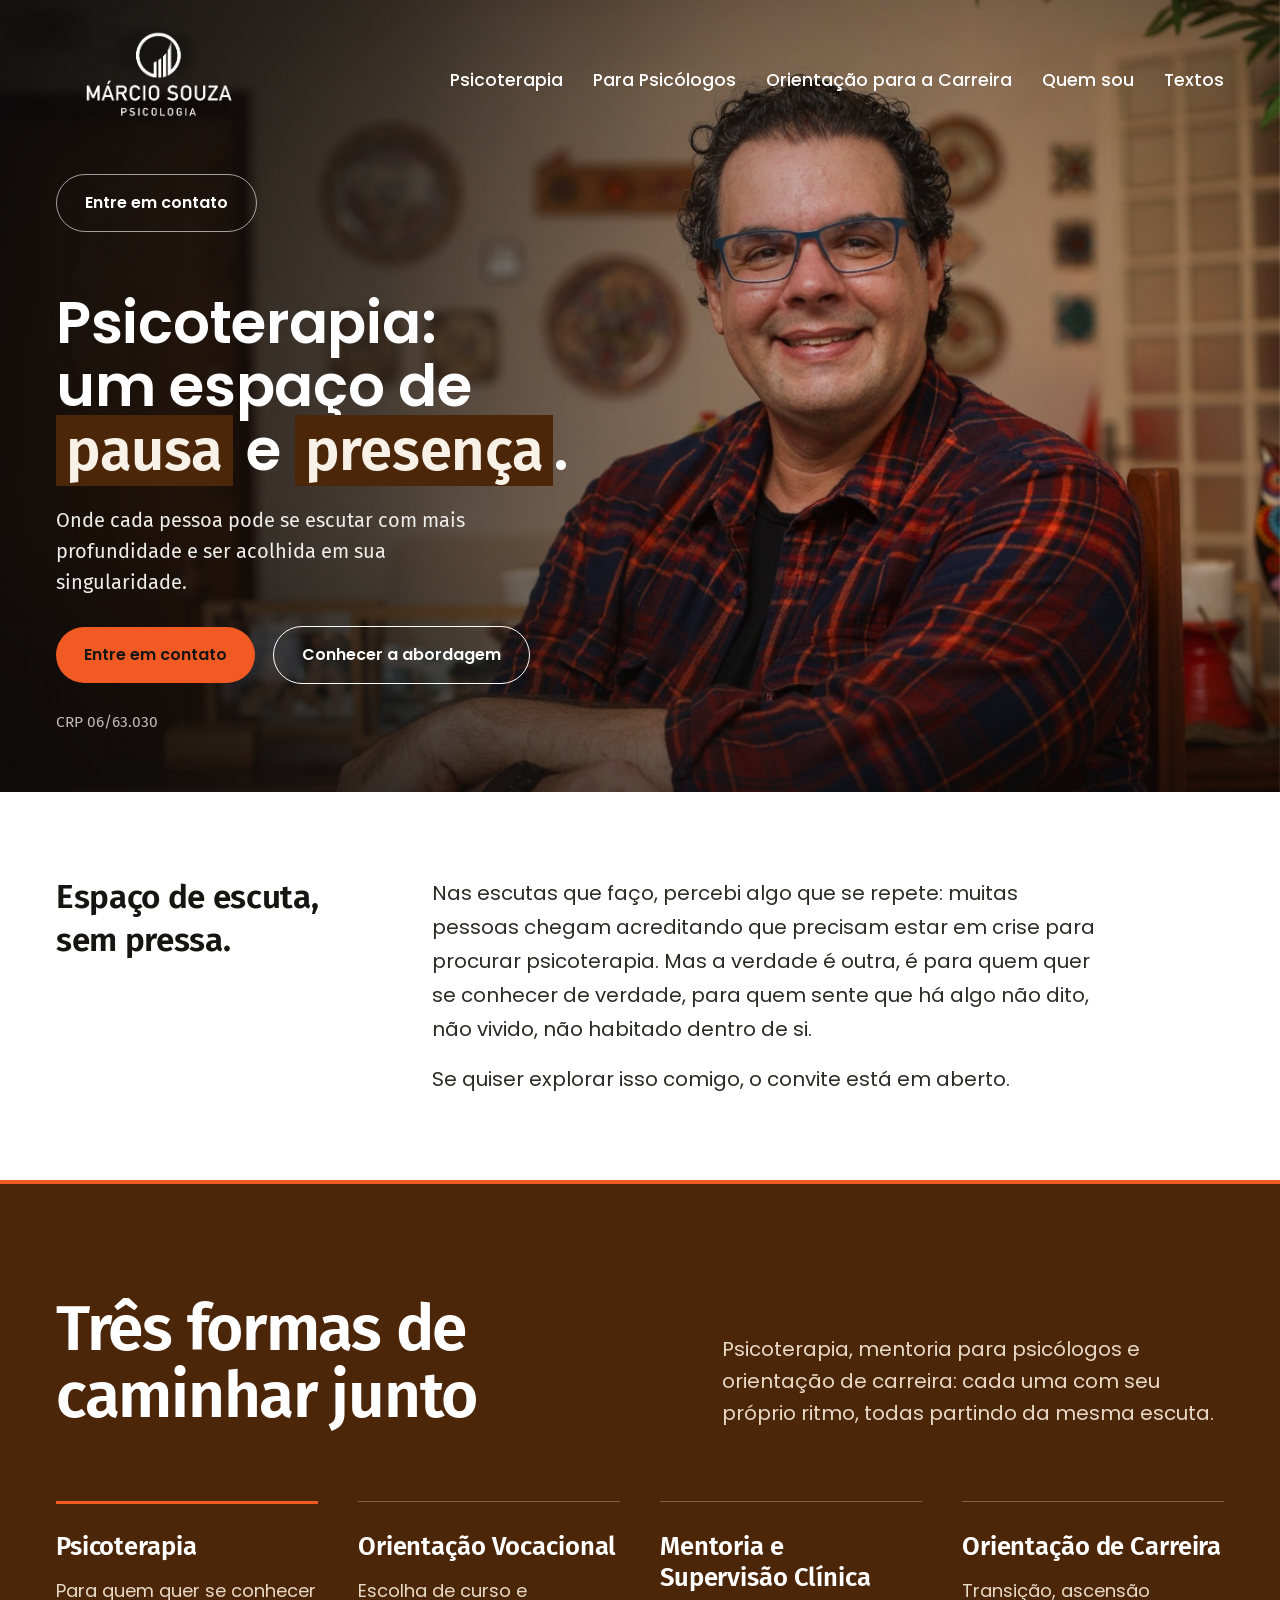
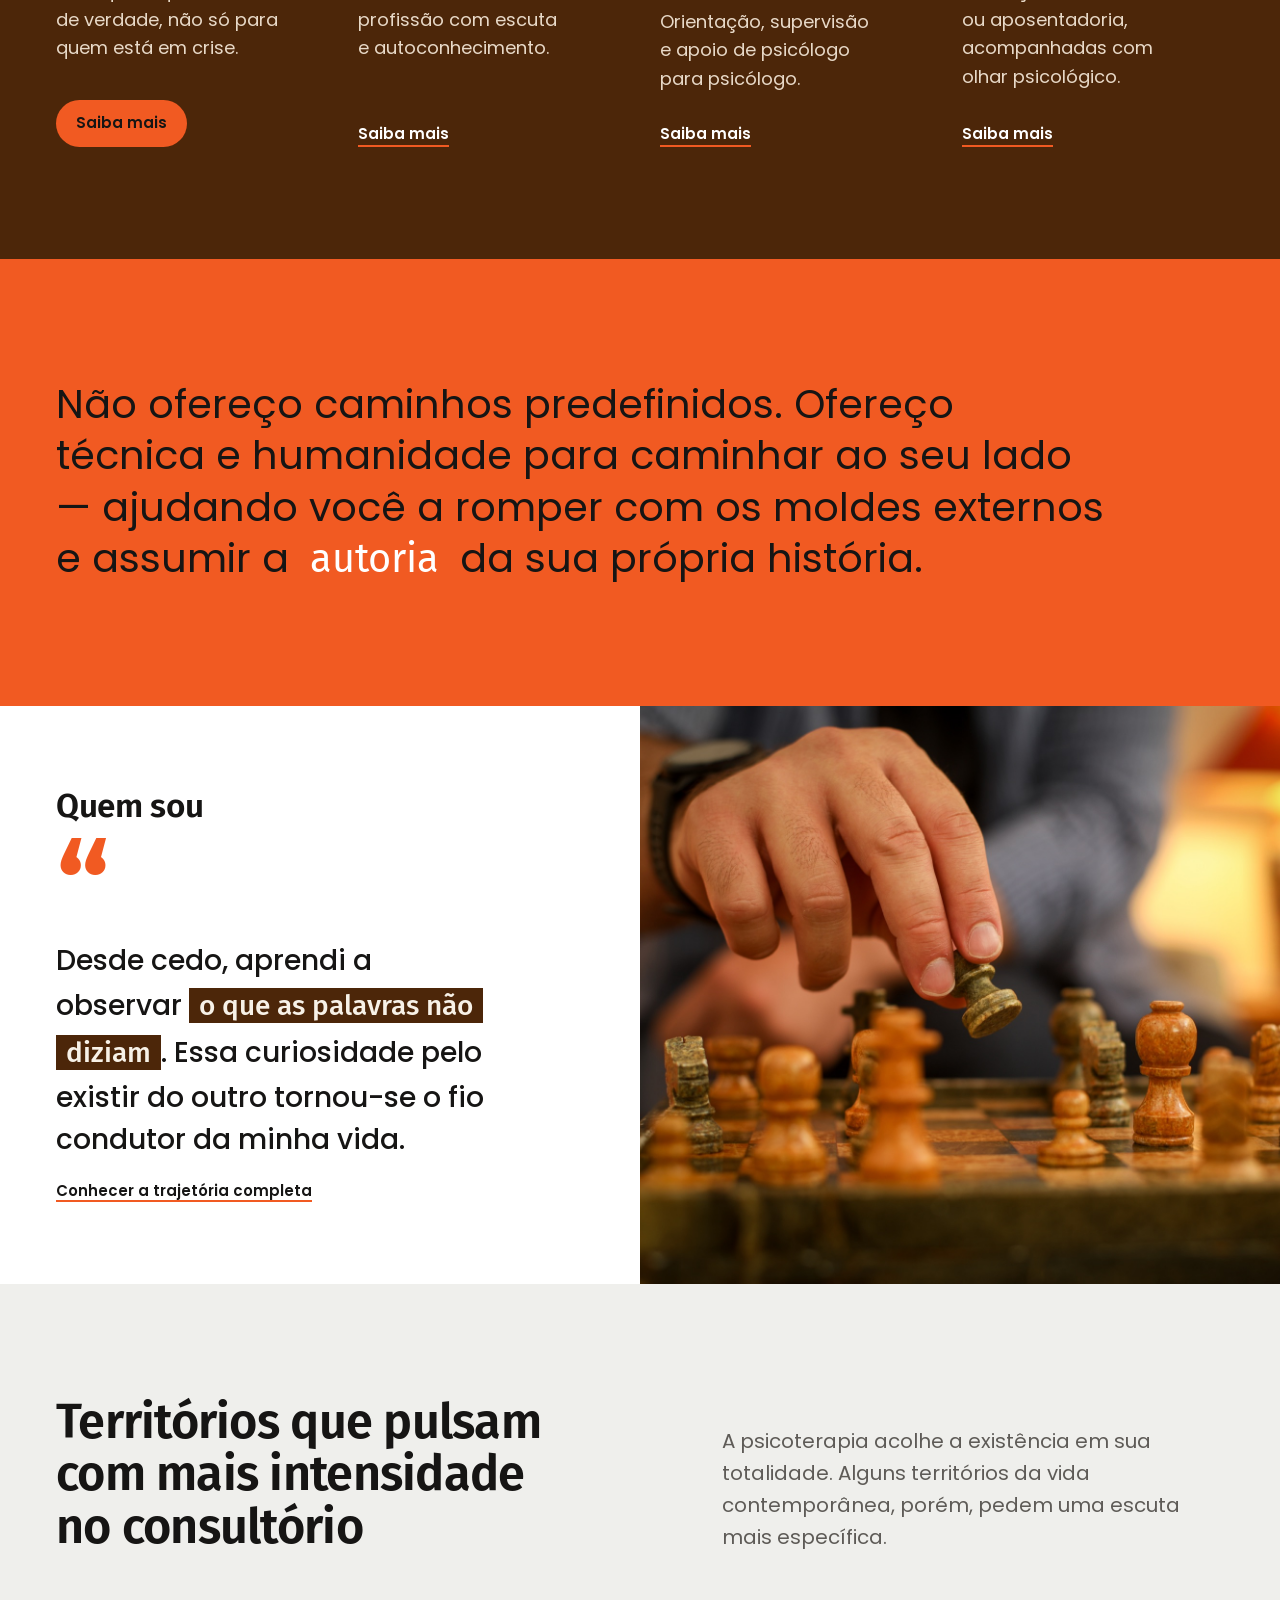
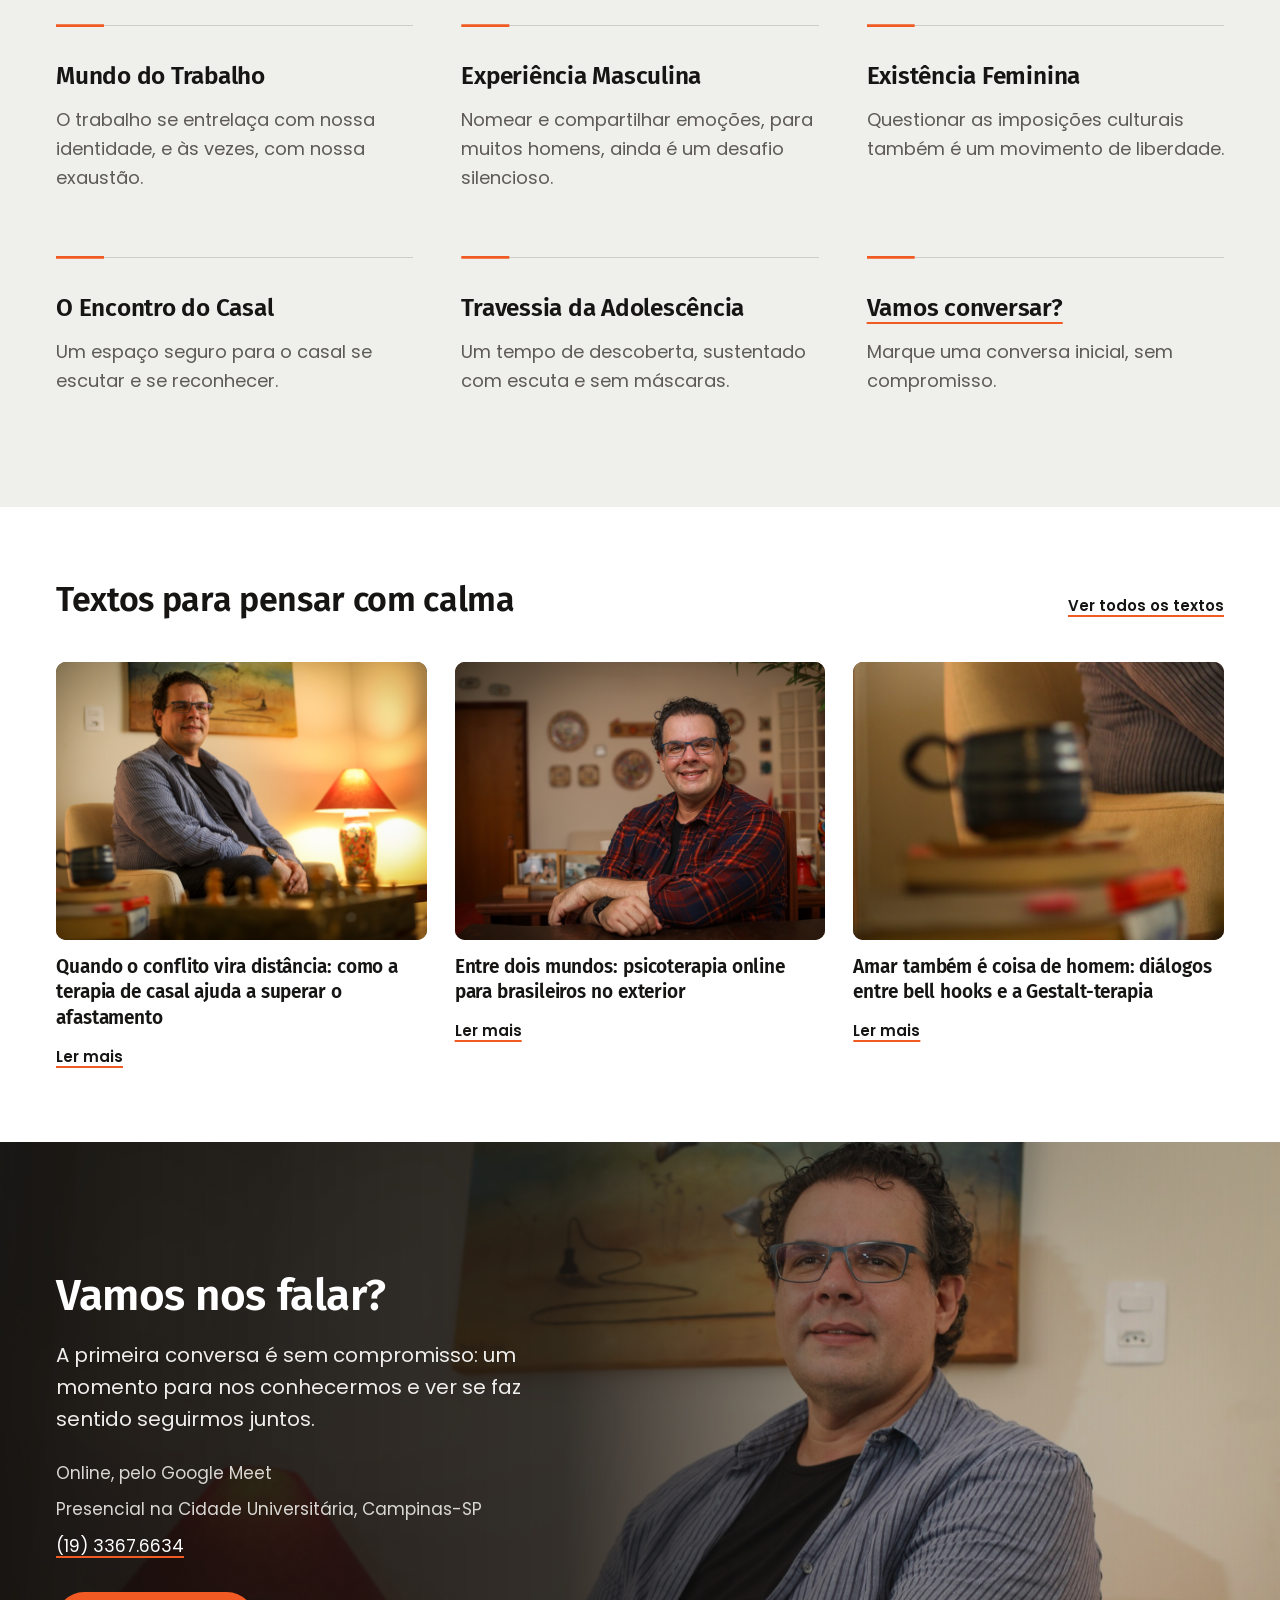
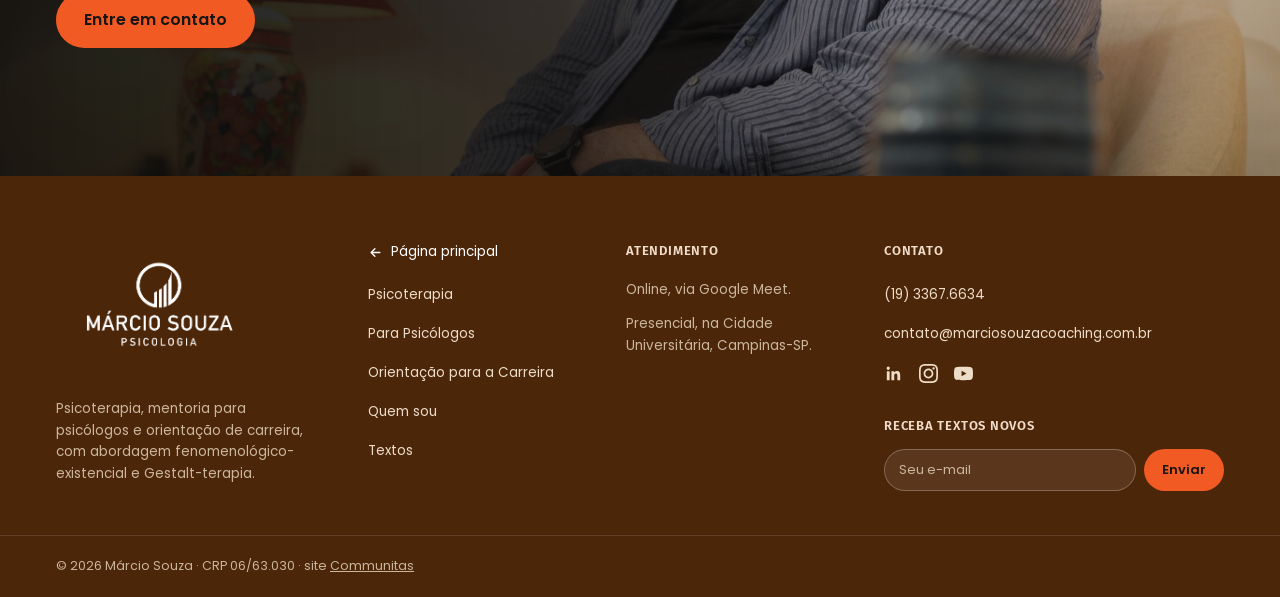
==== commit 8f7520ad: "Textos de volta ao original e movimento sutil Reverte as alterações de texto (travessões, título do " ====
--- a/index.html
+++ b/index.html
@@ -3,9 +3,9 @@
 <head>
 <meta charset="utf-8">
 <meta name="viewport" content="width=device-width, initial-scale=1">
-<title>Márcio Souza | Psicólogo</title>
+<title>Márcio Souza — Psicólogo</title>
 <meta name="description" content="Márcio Souza, psicólogo em Campinas: psicoterapia, mentoria e supervisão para psicólogos e orientação de carreira, online e presencial. Fenomenologia existencial e Gestalt-terapia.">
-<link rel="stylesheet" href="assets/styles.css?v=23">
+<link rel="stylesheet" href="assets/styles.css?v=25">
 </head>
 <body>
 <a class="pular" href="#conteudo">Pular para o conteúdo</a>
@@ -104,7 +104,7 @@
 
 <section class="manifesto">
   <div class="wrap">
-    <p>Não ofereço caminhos predefinidos. Ofereço técnica e humanidade para caminhar ao seu lado, ajudando você a romper com os moldes externos e assumir a <span class="hl inv">autoria</span> da sua própria história.</p>
+    <p>Não ofereço caminhos predefinidos. Ofereço técnica e humanidade para caminhar ao seu lado — ajudando você a romper com os moldes externos e assumir a <span class="hl inv">autoria</span> da sua própria história.</p>
   </div>
 </section>
 
@@ -131,7 +131,7 @@
       <div class="tema-bloco c5"><h3>Travessia da Adolescência</h3><p>Um tempo de descoberta, sustentado com escuta e sem máscaras.</p></div>
       <a href="contato.html" class="tema-bloco cta">
         <h3>Vamos conversar?</h3>
-        <p>Podemos conversar antes de começar.</p>
+        <p>Marque uma conversa inicial, sem compromisso.</p>
       </a>
     </div>
   </div>
@@ -146,7 +146,7 @@
     <div class="blog-grid">
       <a href="blog.html" class="blog-card">
         <div class="foto"><img loading="lazy" src="assets/quem-sou.jpg" alt="" style="object-position:center 25%"></div>
-        <h3>Quando o conflito vira distância</h3>
+        <h3>Quando o conflito vira distância: como a terapia de casal ajuda a superar o afastamento</h3>
         <span class="link laranja">Ler mais</span>
       </a>
       <a href="blog.html" class="blog-card">
@@ -224,9 +224,10 @@
     </div>
   </div>
   <div class="wrap footer-bottom">
-    <div>© 2026 Márcio Souza · Psicólogo · CRP 06/63.030 · site <a href="https://www.communitas.com.br/" target="_blank" rel="noopener" style="text-decoration:underline">Communitas</a></div>
+    <div>© 2026 Márcio Souza · CRP 06/63.030 · site <a href="https://www.communitas.com.br/" target="_blank" rel="noopener" style="text-decoration:underline">Communitas</a></div>
   </div>
 </footer>
 
+<script src="assets/site.js"></script>
 </body>
 </html>
--- a/assets/styles.css
+++ b/assets/styles.css
@@ -541,3 +541,63 @@
 .footer-col ul a.voltar svg{width:15px;height:15px;flex-shrink:0;transition:transform .2s ease}
 .footer-col ul a.voltar:hover svg{transform:translateX(-3px)}
 a.brand{display:flex}
+
+/* ===== Movimento sutil: entrada ao rolar, tarja que se desenha, respostas ao toque e ao mouse ===== */
+:root{--ease-out:cubic-bezier(0.23,1,0.32,1);--ease-in-out:cubic-bezier(0.77,0,0.175,1)}
+
+/* entrada no carregamento (hero e cabeçalhos de página) */
+@keyframes sobe{from{opacity:0;transform:translateY(12px)}to{opacity:1;transform:none}}
+@keyframes assenta{from{transform:scale(1.05)}to{transform:none}}
+.hero-content > *,.page-header .wrap > *{animation:sobe .7s var(--ease-out) both}
+.hero-content > :nth-child(2),.page-header .wrap > :nth-child(2){animation-delay:.08s}
+.hero-content > :nth-child(3),.page-header .wrap > :nth-child(3){animation-delay:.16s}
+.hero-content > :nth-child(4),.page-header .wrap > :nth-child(4){animation-delay:.24s}
+.hero > img{animation:assenta 1.6s var(--ease-out) both}
+
+/* entrada ao rolar: só com JS ativo, para o conteúdo nunca depender dele */
+.js .reveal{opacity:0;transform:translateY(14px);transition:opacity .7s var(--ease-out),transform .7s var(--ease-out);transition-delay:var(--d,0ms)}
+.js .reveal.is-in{opacity:1;transform:none}
+.js .split-foto img,.js .intro-foto img{transition:transform 1.2s var(--ease-out)}
+
+/* tarja que se desenha da esquerda para a direita */
+.js .hl,.js .hl.inv,.js .manifesto .hl.inv{
+  --hl-bg:var(--marrom);
+  background-color:transparent;background-image:linear-gradient(var(--hl-bg),var(--hl-bg));
+  background-repeat:no-repeat;background-position:left center;background-size:0% 100%;
+  transition:background-size .8s var(--ease-in-out) .15s}
+.js .hl.inv{--hl-bg:var(--laranja)}
+.js .manifesto .hl.inv{--hl-bg:var(--ink)}
+.js .hl.is-in{background-size:100% 100%}
+
+/* toque: botões respondem ao pressionar */
+.btn,.mini-btn,.nav-mobile summary,.footer-form button{transition:transform .16s var(--ease-out),background-color .2s ease,color .2s ease,border-color .2s ease}
+.btn:active,.nav-mobile summary:active,.footer-form button:active{transform:scale(.97)}
+
+/* menu do celular abre com leve descida */
+.nav-mobile-panel{transform-origin:top right;transition:opacity .18s var(--ease-out),transform .18s var(--ease-out);@starting-style{opacity:0;transform:translateY(-6px) scale(.97)}}
+
+/* mouse: só em aparelhos com ponteiro de verdade */
+@media (hover:hover) and (pointer:fine){
+  .tema-bloco::before{width:100%;clip-path:inset(0 calc(100% - 48px) 0 0);transition:clip-path .5s var(--ease-out)}
+  .tema-bloco:hover::before{clip-path:inset(0 0 0 0)}
+  .tema-bloco h3{transition:transform .35s var(--ease-out)}
+  .tema-bloco:hover h3{transform:translateX(4px)}
+  .servico-bloco:not(.destaque)::before{content:"";position:absolute;left:0;top:-1px;width:100%;height:3px;background:var(--laranja);clip-path:inset(0 100% 0 0);transition:clip-path .5s var(--ease-out)}
+  .servico-bloco:not(.destaque):hover::before{clip-path:inset(0 0 0 0)}
+  .blog-card .foto img{transition:transform .8s var(--ease-out)}
+  .blog-card:hover .foto img{transform:scale(1.04)}
+  .btn:hover{transform:translateY(-1px)}
+  .btn:active{transform:scale(.97)}
+  .footer-col ul a{transition:color .2s ease,transform .25s var(--ease-out)}
+  .footer-col ul a:hover{transform:translateX(3px)}
+}
+
+/* movimento reduzido: sem deslocamento, só o que ajuda a ler */
+@media (prefers-reduced-motion:reduce){
+  .hero-content > *,.page-header .wrap > *,.hero > img{animation:none}
+  .js .reveal{opacity:1;transform:none;transition:none}
+  .js .hl,.js .hl.inv,.js .manifesto .hl.inv{background-size:100% 100%;transition:none}
+  .nav-mobile-panel{transition:none}
+  .btn:active,.btn:hover{transform:none}
+  .tema-bloco:hover h3,.blog-card:hover .foto img,.footer-col ul a:hover{transform:none}
+}
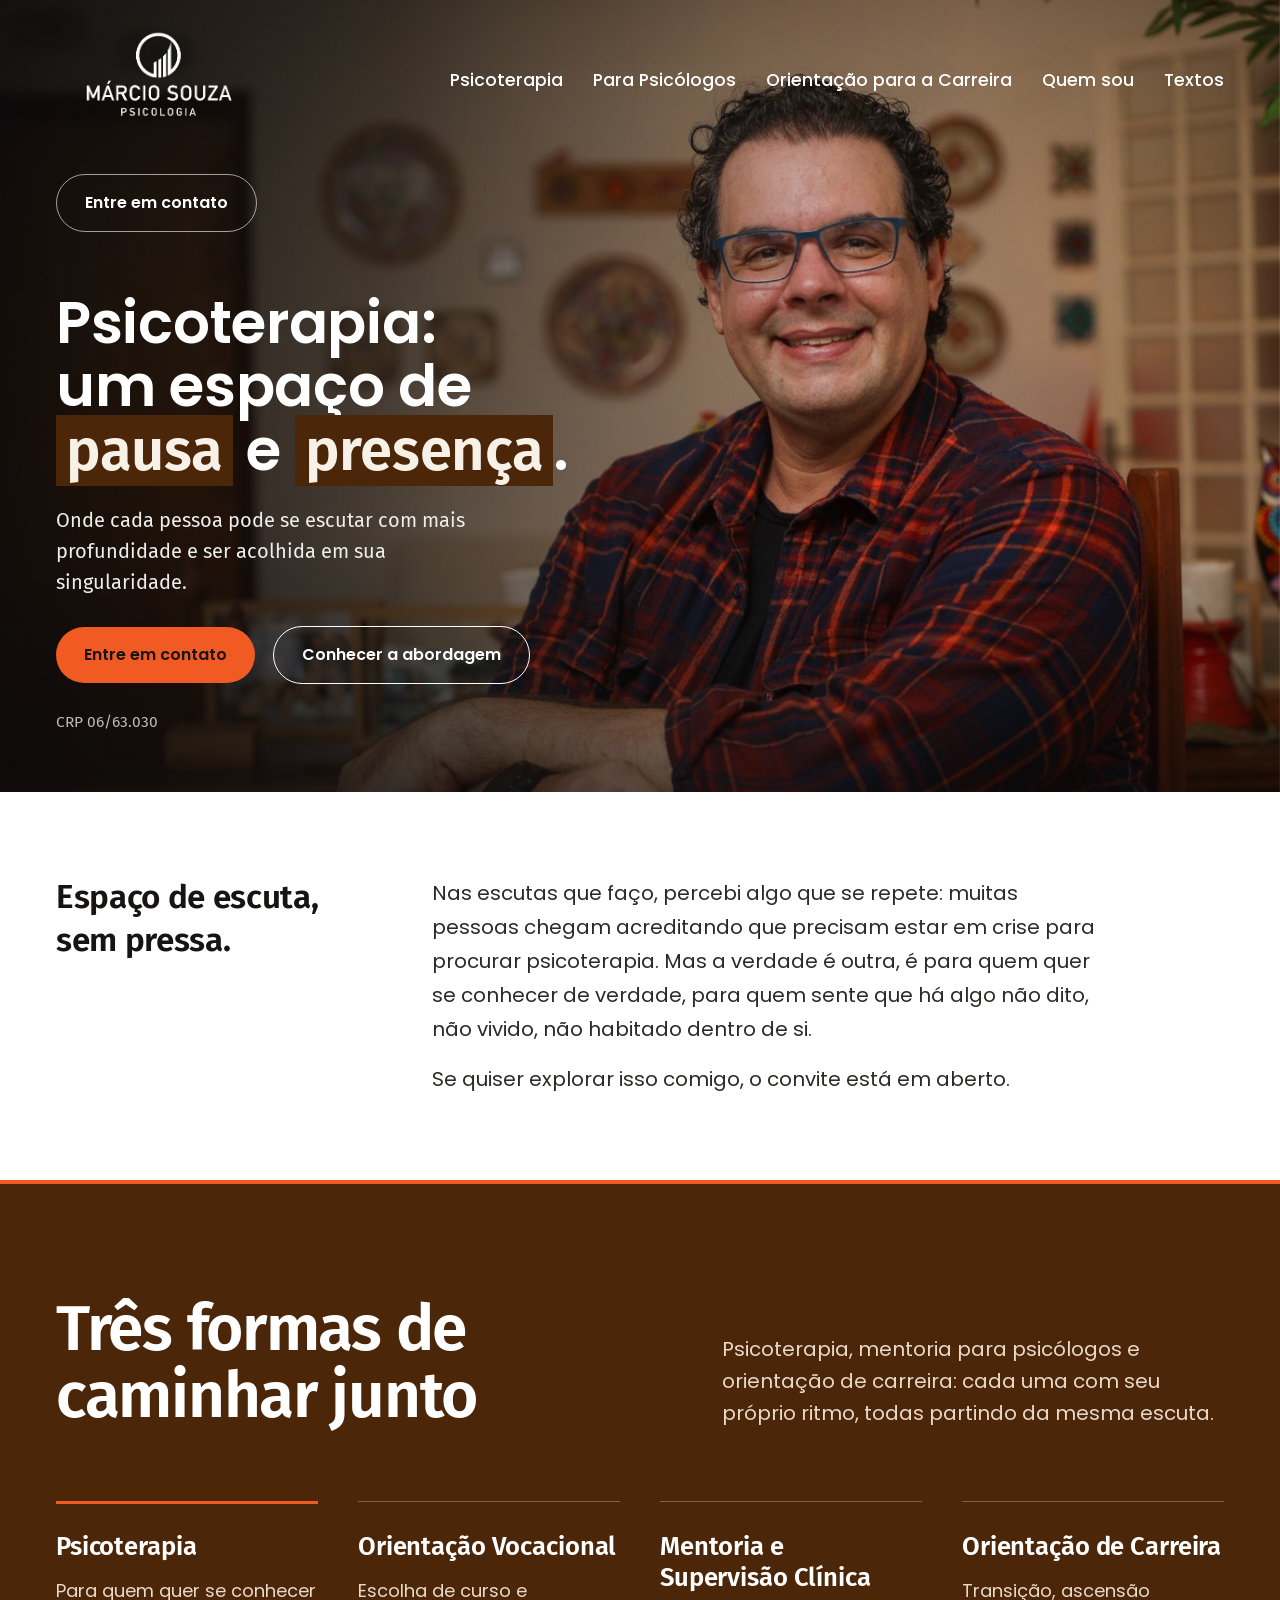
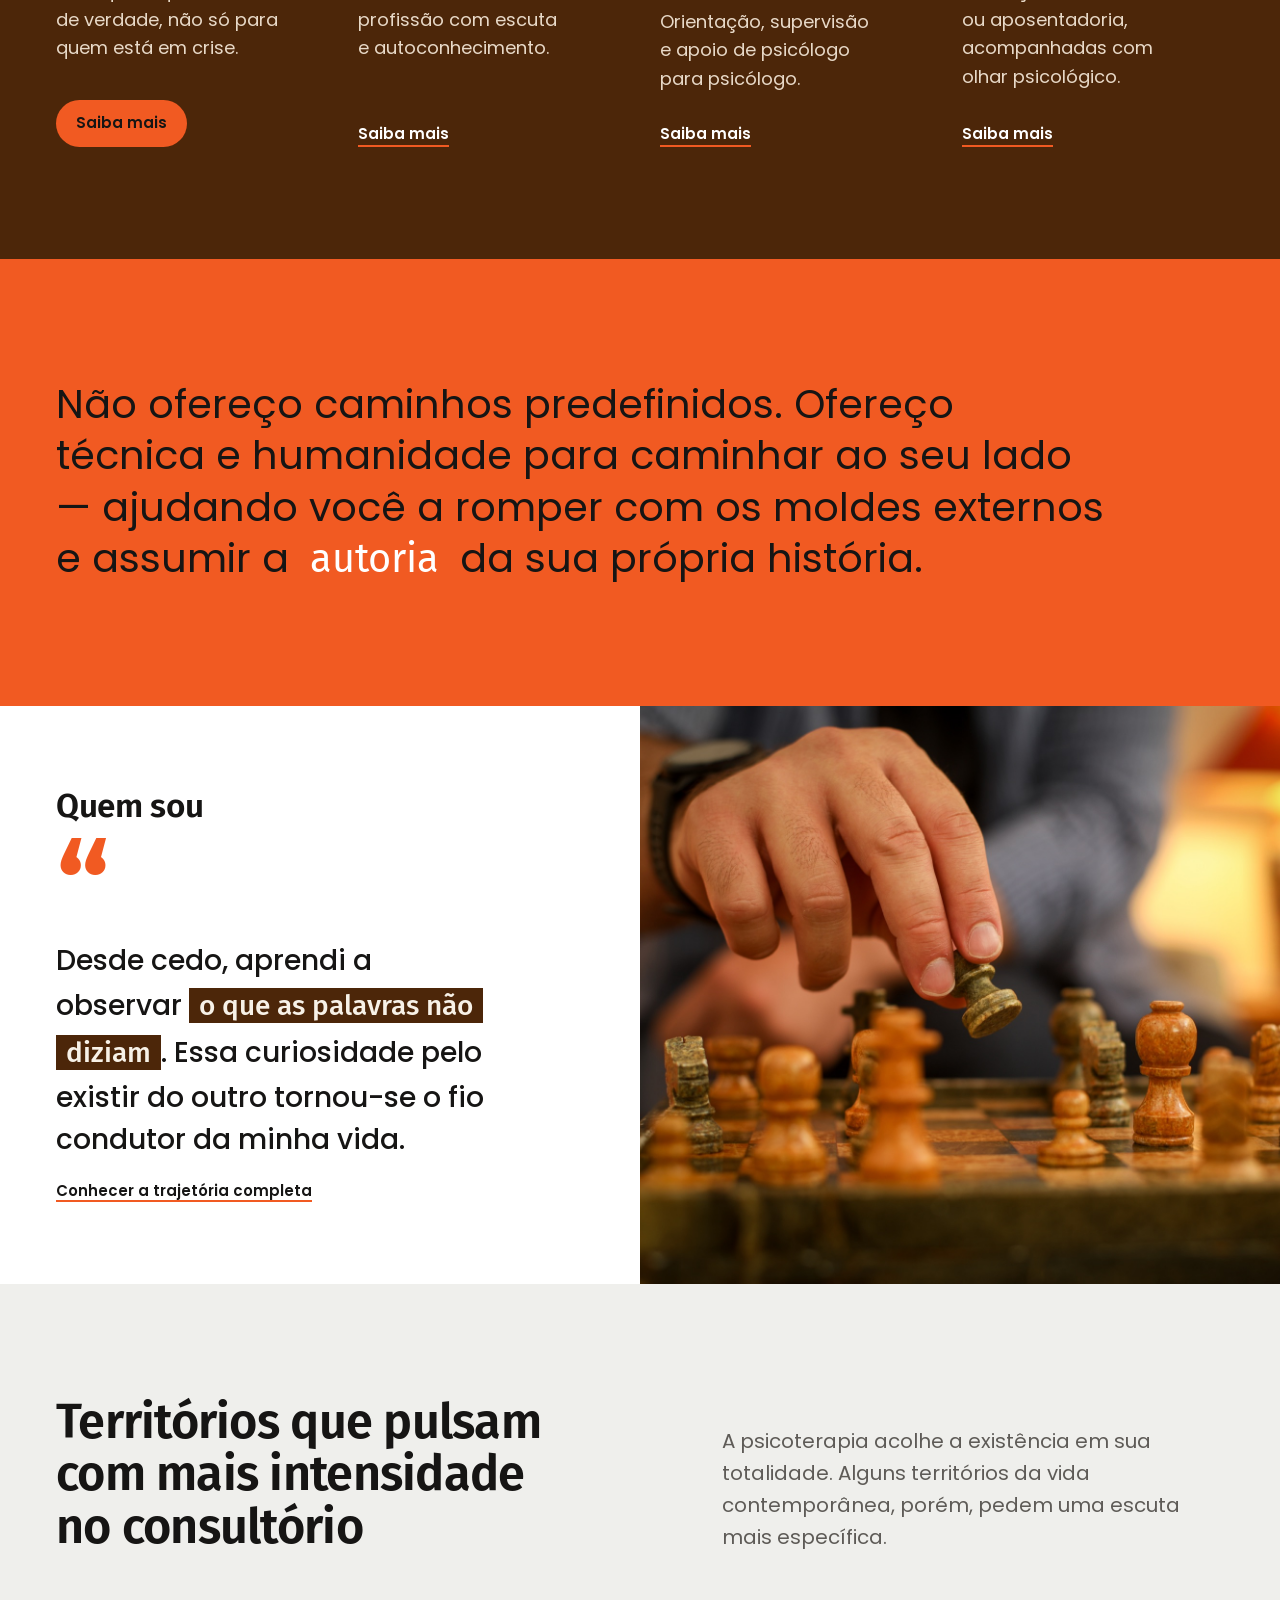
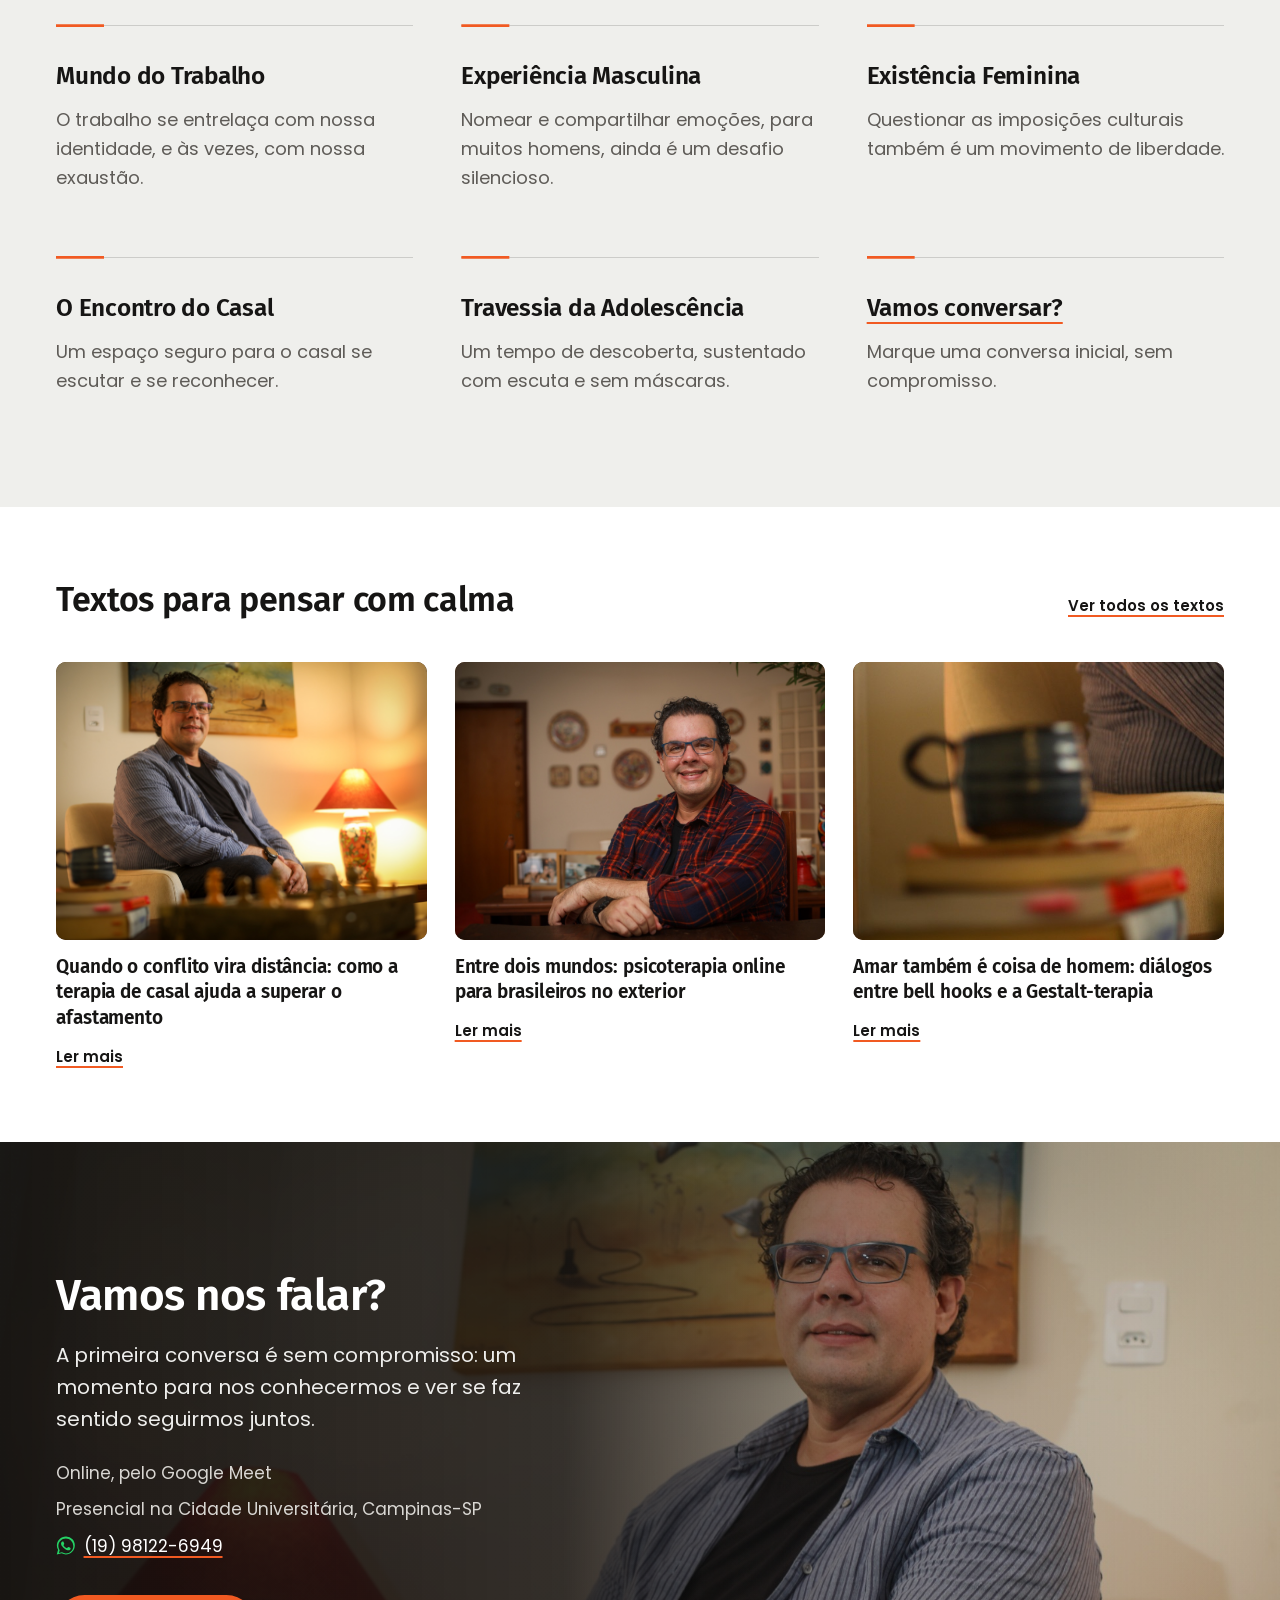
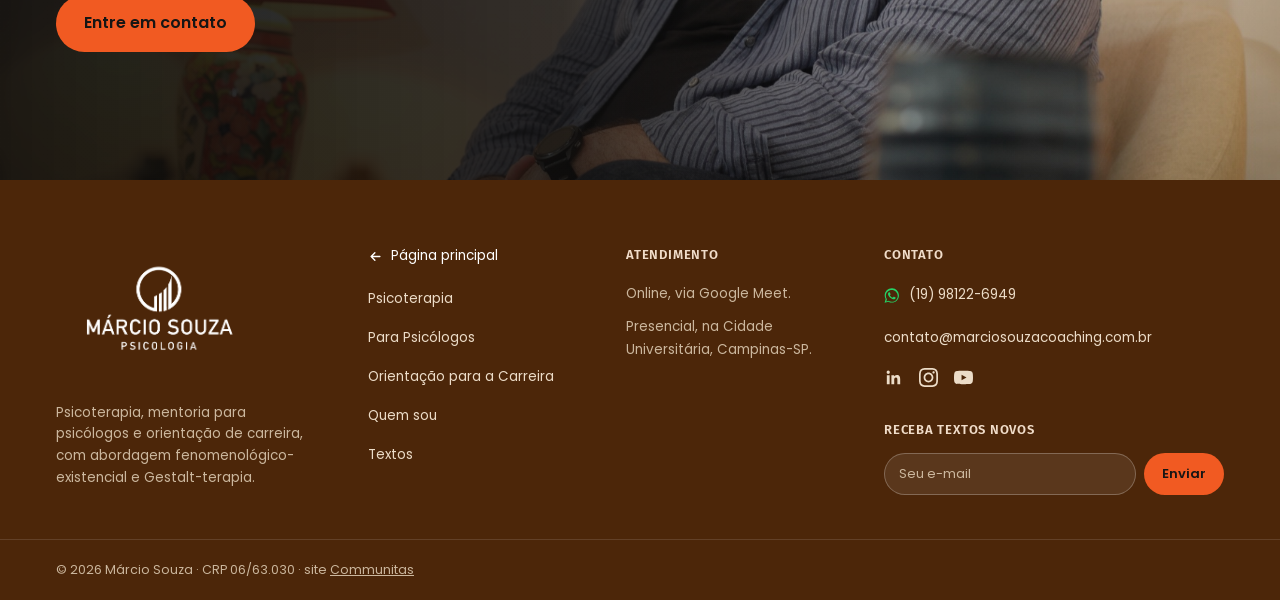
==== commit d49fc0c2: "Contato: celular (19) 98122-6949 com ícone e link do WhatsApp Mensagem de abertura pré-preenchida: O" ====
--- a/index.html
+++ b/index.html
@@ -3,9 +3,10 @@
 <head>
 <meta charset="utf-8">
 <meta name="viewport" content="width=device-width, initial-scale=1">
+<meta name="robots" content="noindex, nofollow"><!-- PRE-PRODUCAO: remover esta linha ao publicar no domínio do cliente -->
 <title>Márcio Souza — Psicólogo</title>
 <meta name="description" content="Márcio Souza, psicólogo em Campinas: psicoterapia, mentoria e supervisão para psicólogos e orientação de carreira, online e presencial. Fenomenologia existencial e Gestalt-terapia.">
-<link rel="stylesheet" href="assets/styles.css?v=25">
+<link rel="stylesheet" href="assets/styles.css?v=26">
 </head>
 <body>
 <a class="pular" href="#conteudo">Pular para o conteúdo</a>
@@ -170,7 +171,7 @@
     <ul class="contato-fatos">
       <li>Online, pelo Google Meet</li>
       <li>Presencial na Cidade Universitária, Campinas-SP</li>
-      <li><a href="tel:+551933676634">(19) 3367.6634</a></li>
+      <li><a href="https://wa.me/5519981226949?text=Ol%C3%A1%2C%20M%C3%A1rcio!%20Vi%20seu%20site%20e%20gostaria%20de%20uma%20primeira%20conversa." class="zap" target="_blank" rel="noopener" aria-label="Conversar pelo WhatsApp, (19) 98122-6949"><svg class="zap-ico" viewBox="0 0 24 24" fill="currentColor" aria-hidden="true"><path d="M17.47 14.38c-.3-.15-1.76-.87-2.03-.97-.27-.1-.47-.15-.67.15-.2.3-.77.97-.94 1.17-.17.2-.35.22-.65.07-.3-.15-1.26-.46-2.4-1.48-.89-.79-1.49-1.77-1.66-2.07-.17-.3-.02-.46.13-.61.13-.13.3-.35.45-.52.15-.17.2-.3.3-.5.1-.2.05-.37-.02-.52-.08-.15-.67-1.62-.92-2.22-.24-.58-.49-.5-.67-.51h-.57c-.2 0-.52.07-.8.37-.27.3-1.04 1.02-1.04 2.48 0 1.46 1.07 2.88 1.22 3.08.15.2 2.1 3.2 5.08 4.49.71.31 1.26.49 1.69.63.71.23 1.36.2 1.87.12.57-.08 1.76-.72 2-1.41.25-.69.25-1.29.17-1.41-.07-.12-.27-.2-.57-.35zM12.05 21.5h-.01a9.45 9.45 0 0 1-4.82-1.32l-.35-.2-3.58.94.96-3.49-.22-.36a9.44 9.44 0 0 1-1.45-5.03c0-5.21 4.25-9.45 9.47-9.45 2.53 0 4.9.99 6.69 2.77a9.4 9.4 0 0 1 2.77 6.69c0 5.21-4.25 9.45-9.46 9.45zM20.52 3.45A11.34 11.34 0 0 0 12.05 0C5.78 0 .68 5.1.68 11.37c0 2 .52 3.95 1.52 5.67L.57 22.99l6.1-1.6a11.36 11.36 0 0 0 5.37 1.37h.01c6.27 0 11.37-5.1 11.37-11.37 0-3.04-1.18-5.9-3.33-8.05z" transform="translate(.4 .5) scale(.97)"/></svg>(19) 98122-6949</a></li>
     </ul>
     <a href="contato.html" class="btn">Entre em contato</a>
   </div>
@@ -204,7 +205,7 @@
     <div class="footer-col">
       <h4>Contato</h4>
       <ul>
-        <li><a href="tel:+551933676634">(19) 3367.6634</a></li>
+        <li><a href="https://wa.me/5519981226949?text=Ol%C3%A1%2C%20M%C3%A1rcio!%20Vi%20seu%20site%20e%20gostaria%20de%20uma%20primeira%20conversa." class="zap" target="_blank" rel="noopener" aria-label="Conversar pelo WhatsApp, (19) 98122-6949"><svg class="zap-ico" viewBox="0 0 24 24" fill="currentColor" aria-hidden="true"><path d="M17.47 14.38c-.3-.15-1.76-.87-2.03-.97-.27-.1-.47-.15-.67.15-.2.3-.77.97-.94 1.17-.17.2-.35.22-.65.07-.3-.15-1.26-.46-2.4-1.48-.89-.79-1.49-1.77-1.66-2.07-.17-.3-.02-.46.13-.61.13-.13.3-.35.45-.52.15-.17.2-.3.3-.5.1-.2.05-.37-.02-.52-.08-.15-.67-1.62-.92-2.22-.24-.58-.49-.5-.67-.51h-.57c-.2 0-.52.07-.8.37-.27.3-1.04 1.02-1.04 2.48 0 1.46 1.07 2.88 1.22 3.08.15.2 2.1 3.2 5.08 4.49.71.31 1.26.49 1.69.63.71.23 1.36.2 1.87.12.57-.08 1.76-.72 2-1.41.25-.69.25-1.29.17-1.41-.07-.12-.27-.2-.57-.35zM12.05 21.5h-.01a9.45 9.45 0 0 1-4.82-1.32l-.35-.2-3.58.94.96-3.49-.22-.36a9.44 9.44 0 0 1-1.45-5.03c0-5.21 4.25-9.45 9.47-9.45 2.53 0 4.9.99 6.69 2.77a9.4 9.4 0 0 1 2.77 6.69c0 5.21-4.25 9.45-9.46 9.45zM20.52 3.45A11.34 11.34 0 0 0 12.05 0C5.78 0 .68 5.1.68 11.37c0 2 .52 3.95 1.52 5.67L.57 22.99l6.1-1.6a11.36 11.36 0 0 0 5.37 1.37h.01c6.27 0 11.37-5.1 11.37-11.37 0-3.04-1.18-5.9-3.33-8.05z" transform="translate(.4 .5) scale(.97)"/></svg>(19) 98122-6949</a></li>
         <li><a href="mailto:contato@marciosouzacoaching.com.br">contato@marciosouzacoaching.com.br</a></li>
       </ul>
       <div class="footer-social">
--- a/assets/styles.css
+++ b/assets/styles.css
@@ -601,3 +601,9 @@
   .btn:active,.btn:hover{transform:none}
   .tema-bloco:hover h3,.blog-card:hover .foto img,.footer-col ul a:hover{transform:none}
 }
+
+/* WhatsApp: ícone ao lado do número */
+a.zap{display:inline-flex;align-items:center;gap:8px}
+a.zap .zap-ico{width:1.15em;height:1.15em;flex-shrink:0;color:#25D366}
+.footer-col ul a.zap{gap:9px}
+.contact-info.contact-card a.zap{display:inline-flex}
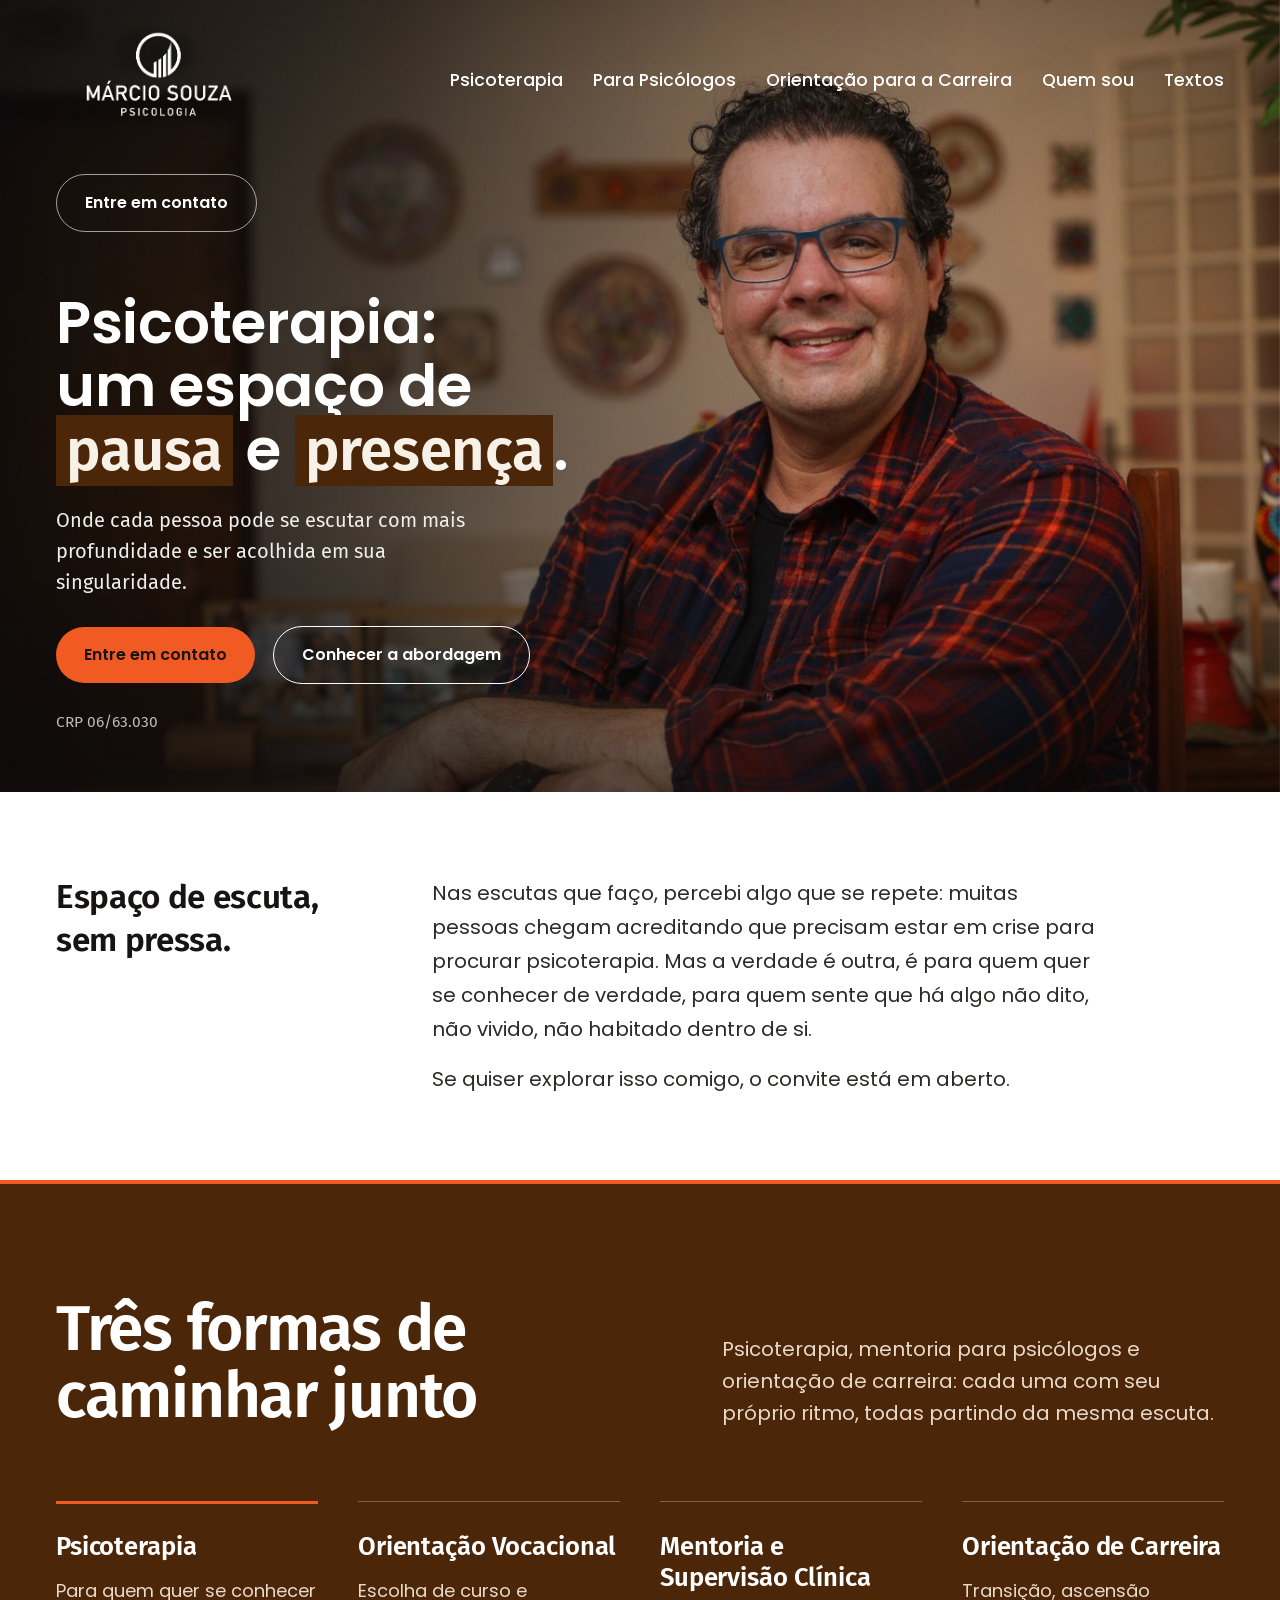
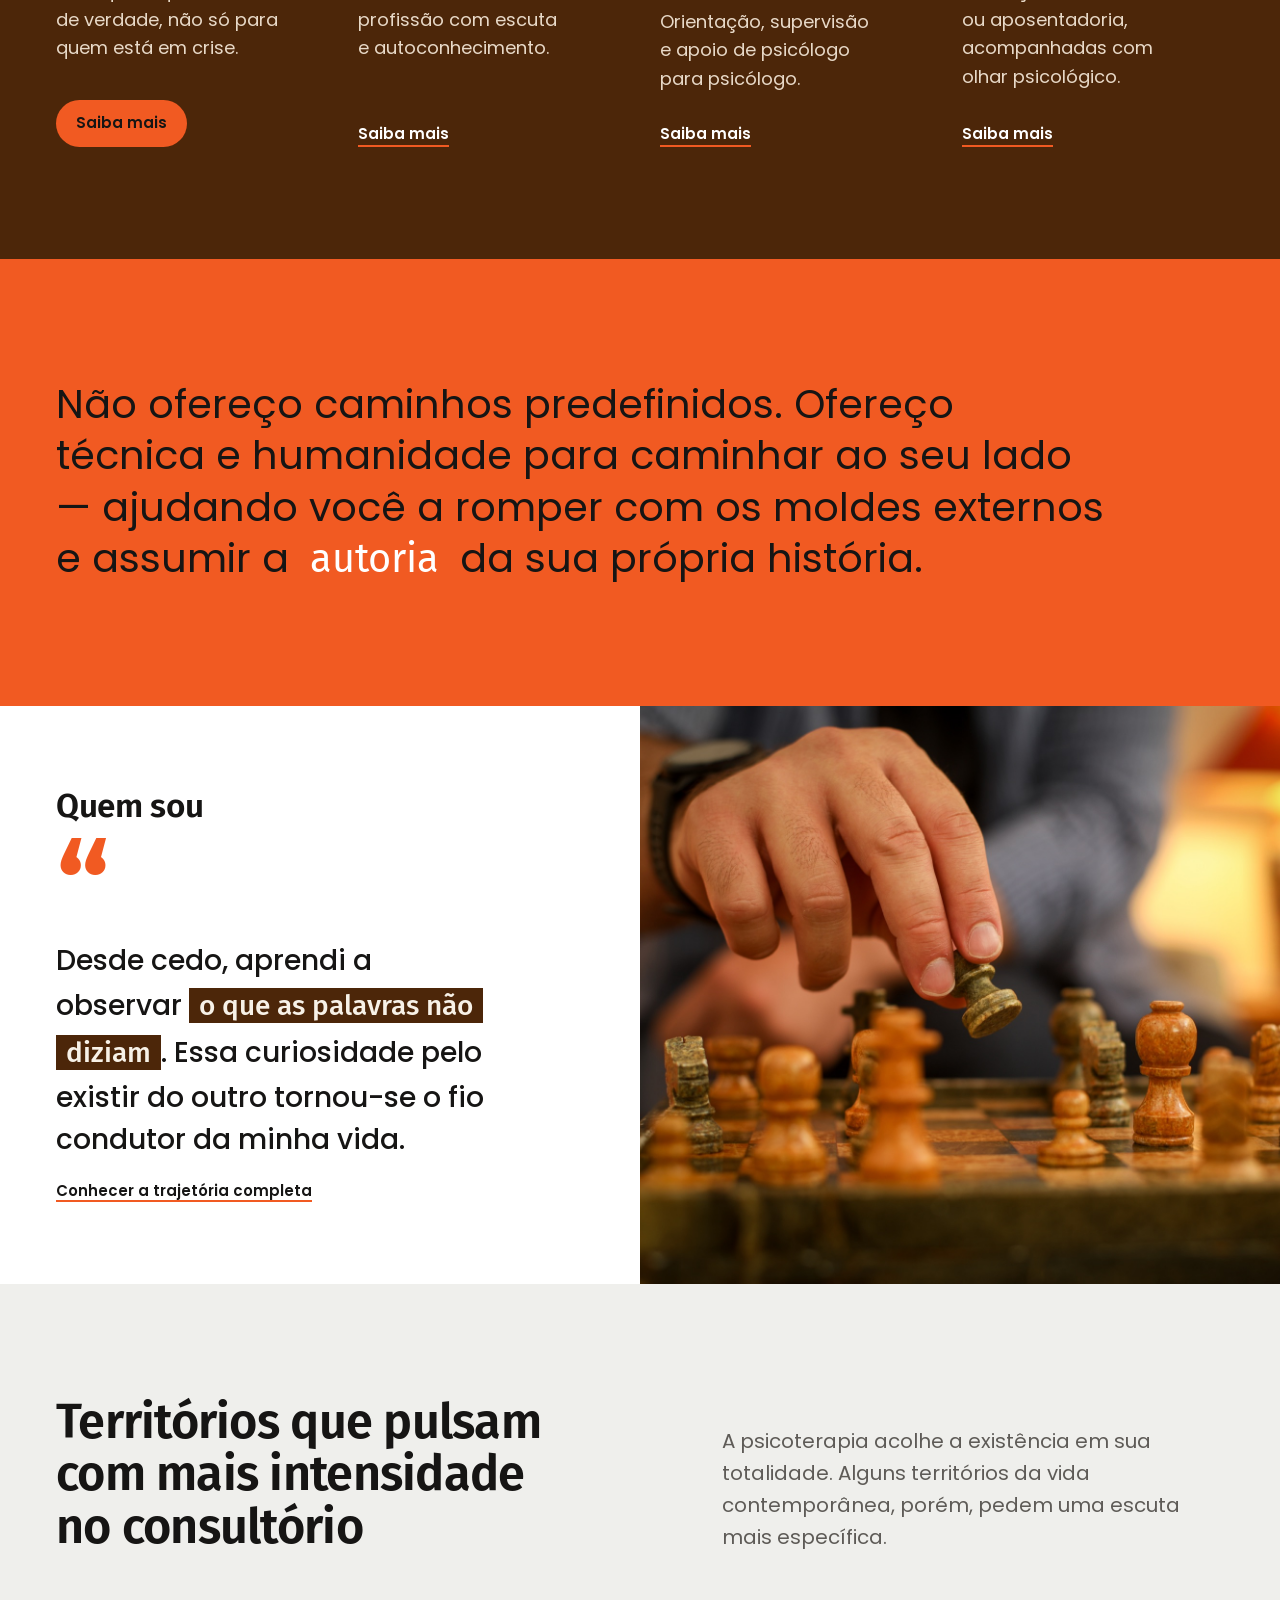
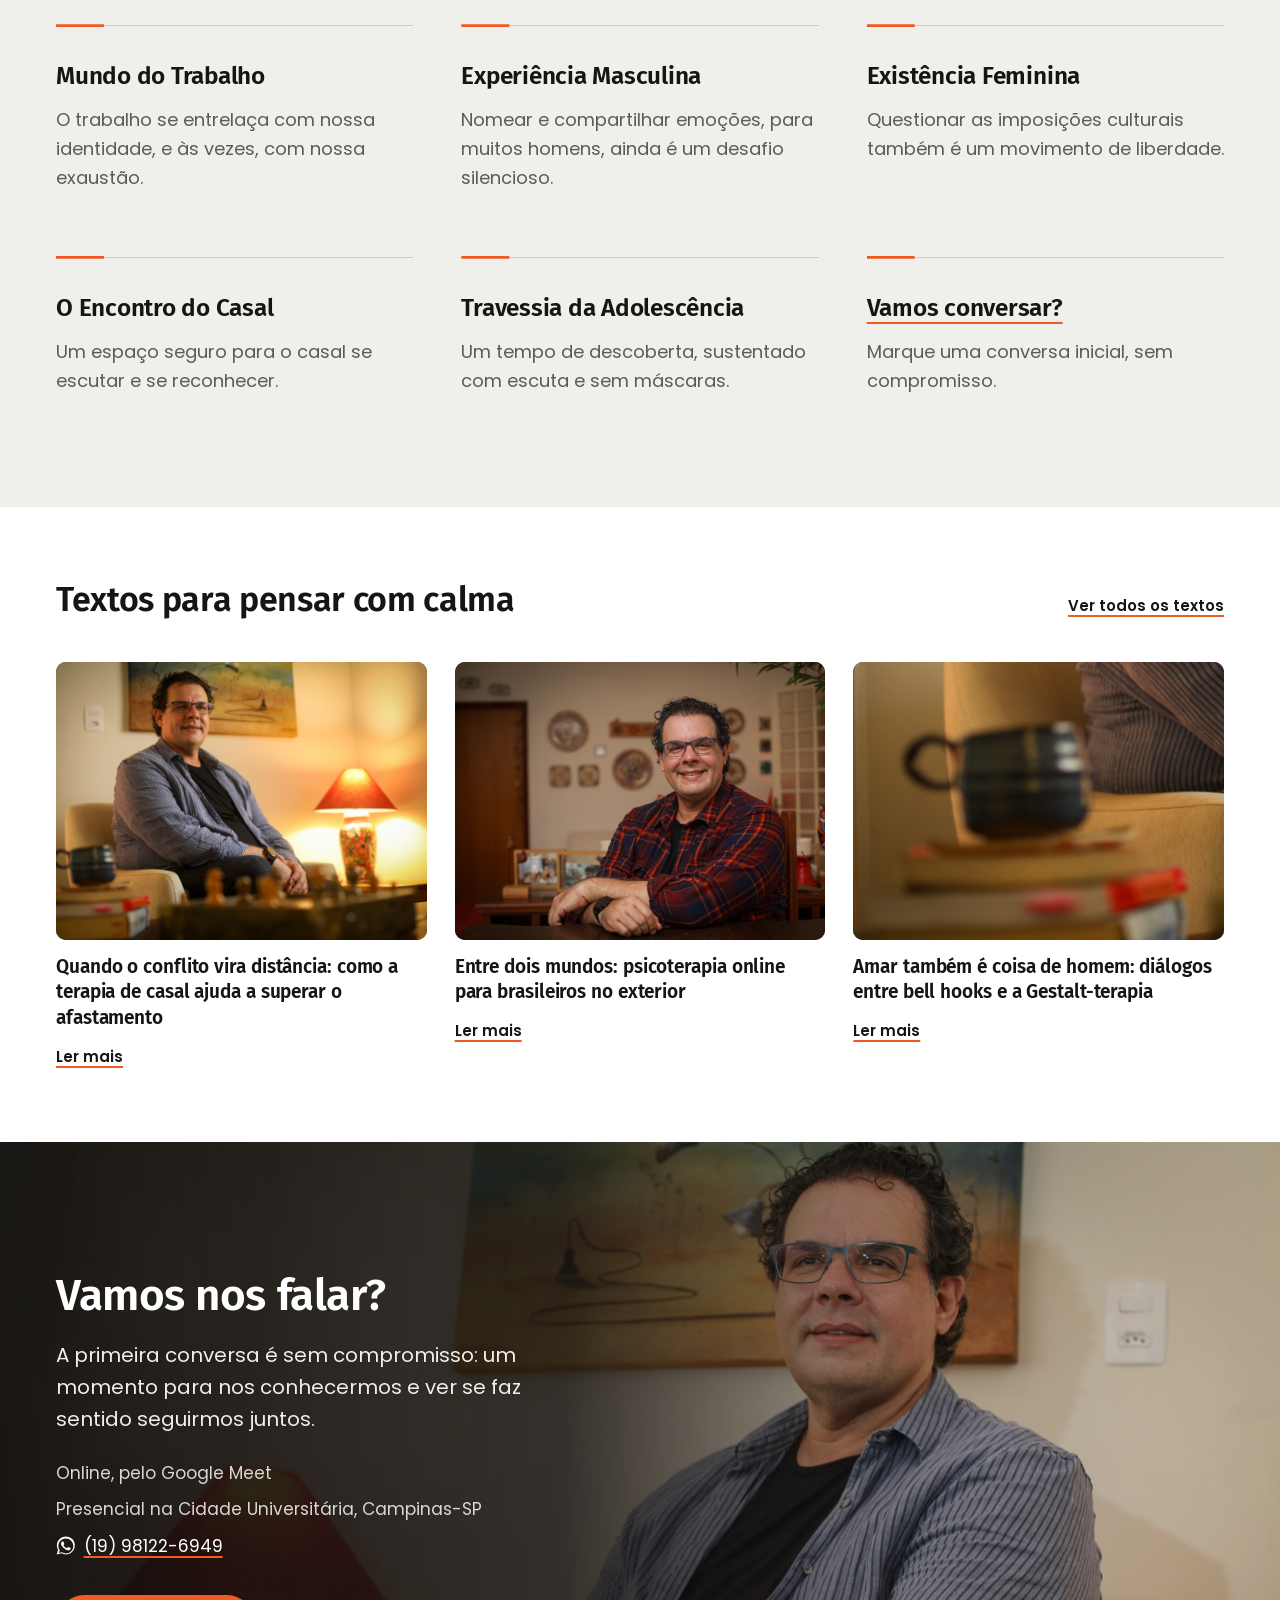
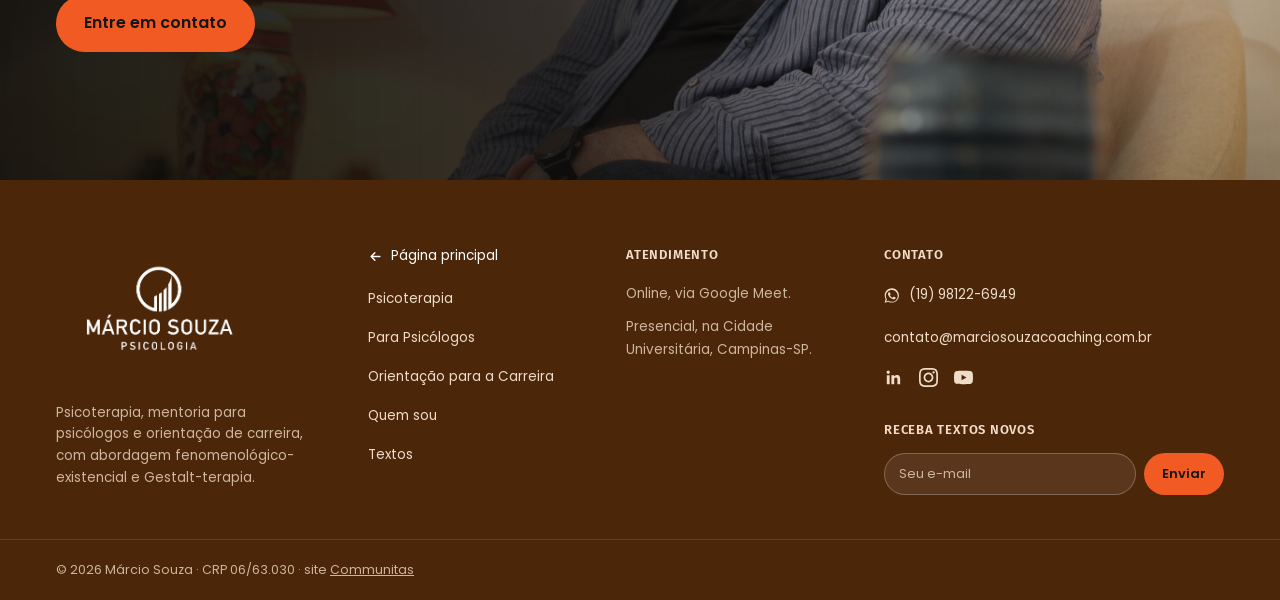
==== commit f4a5e260: "Ícone do WhatsApp na cor do texto Co-Authored-By: Claude Sonnet 5.5 <noreply@anthropic.com>" ====
--- a/index.html
+++ b/index.html
@@ -6,7 +6,7 @@
 <meta name="robots" content="noindex, nofollow"><!-- PRE-PRODUCAO: remover esta linha ao publicar no domínio do cliente -->
 <title>Márcio Souza — Psicólogo</title>
 <meta name="description" content="Márcio Souza, psicólogo em Campinas: psicoterapia, mentoria e supervisão para psicólogos e orientação de carreira, online e presencial. Fenomenologia existencial e Gestalt-terapia.">
-<link rel="stylesheet" href="assets/styles.css?v=26">
+<link rel="stylesheet" href="assets/styles.css?v=27">
 </head>
 <body>
 <a class="pular" href="#conteudo">Pular para o conteúdo</a>
--- a/assets/styles.css
+++ b/assets/styles.css
@@ -604,6 +604,6 @@
 
 /* WhatsApp: ícone ao lado do número */
 a.zap{display:inline-flex;align-items:center;gap:8px}
-a.zap .zap-ico{width:1.15em;height:1.15em;flex-shrink:0;color:#25D366}
+a.zap .zap-ico{width:1.15em;height:1.15em;flex-shrink:0;color:inherit}
 .footer-col ul a.zap{gap:9px}
 .contact-info.contact-card a.zap{display:inline-flex}
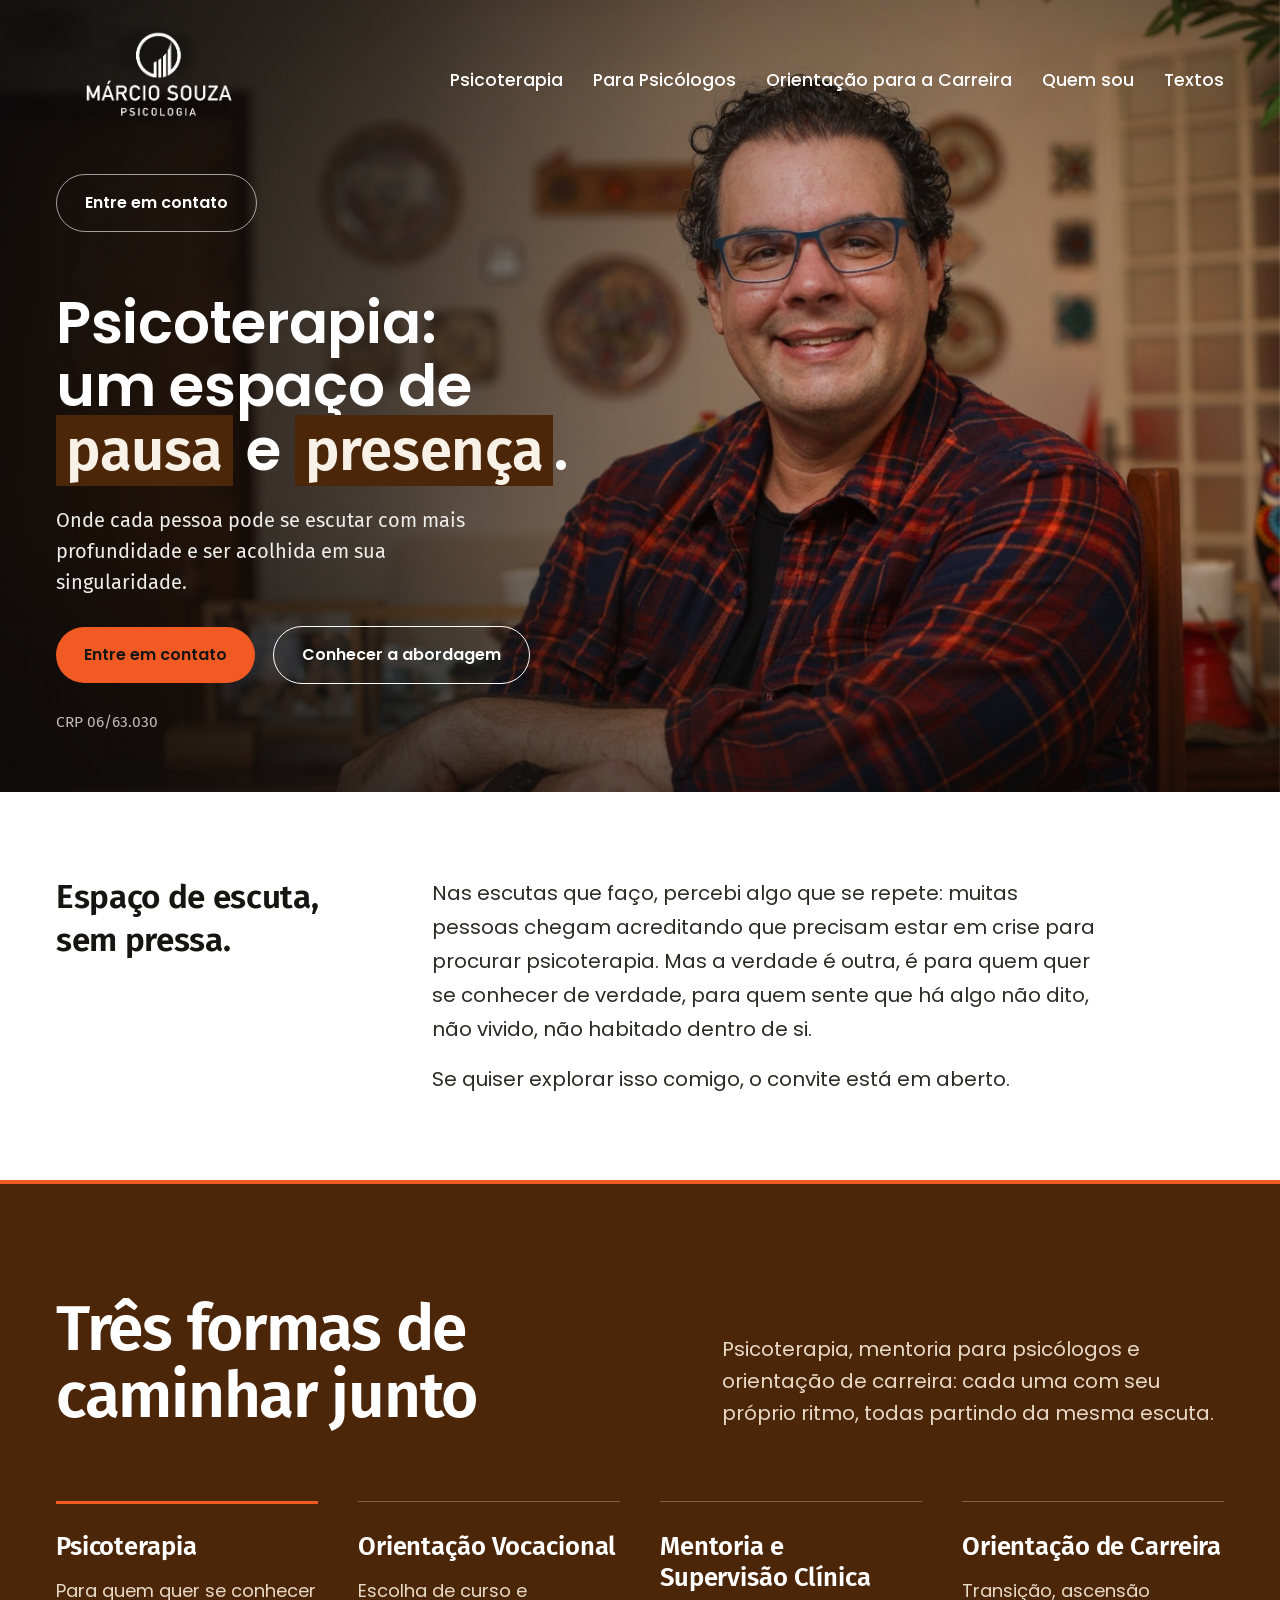
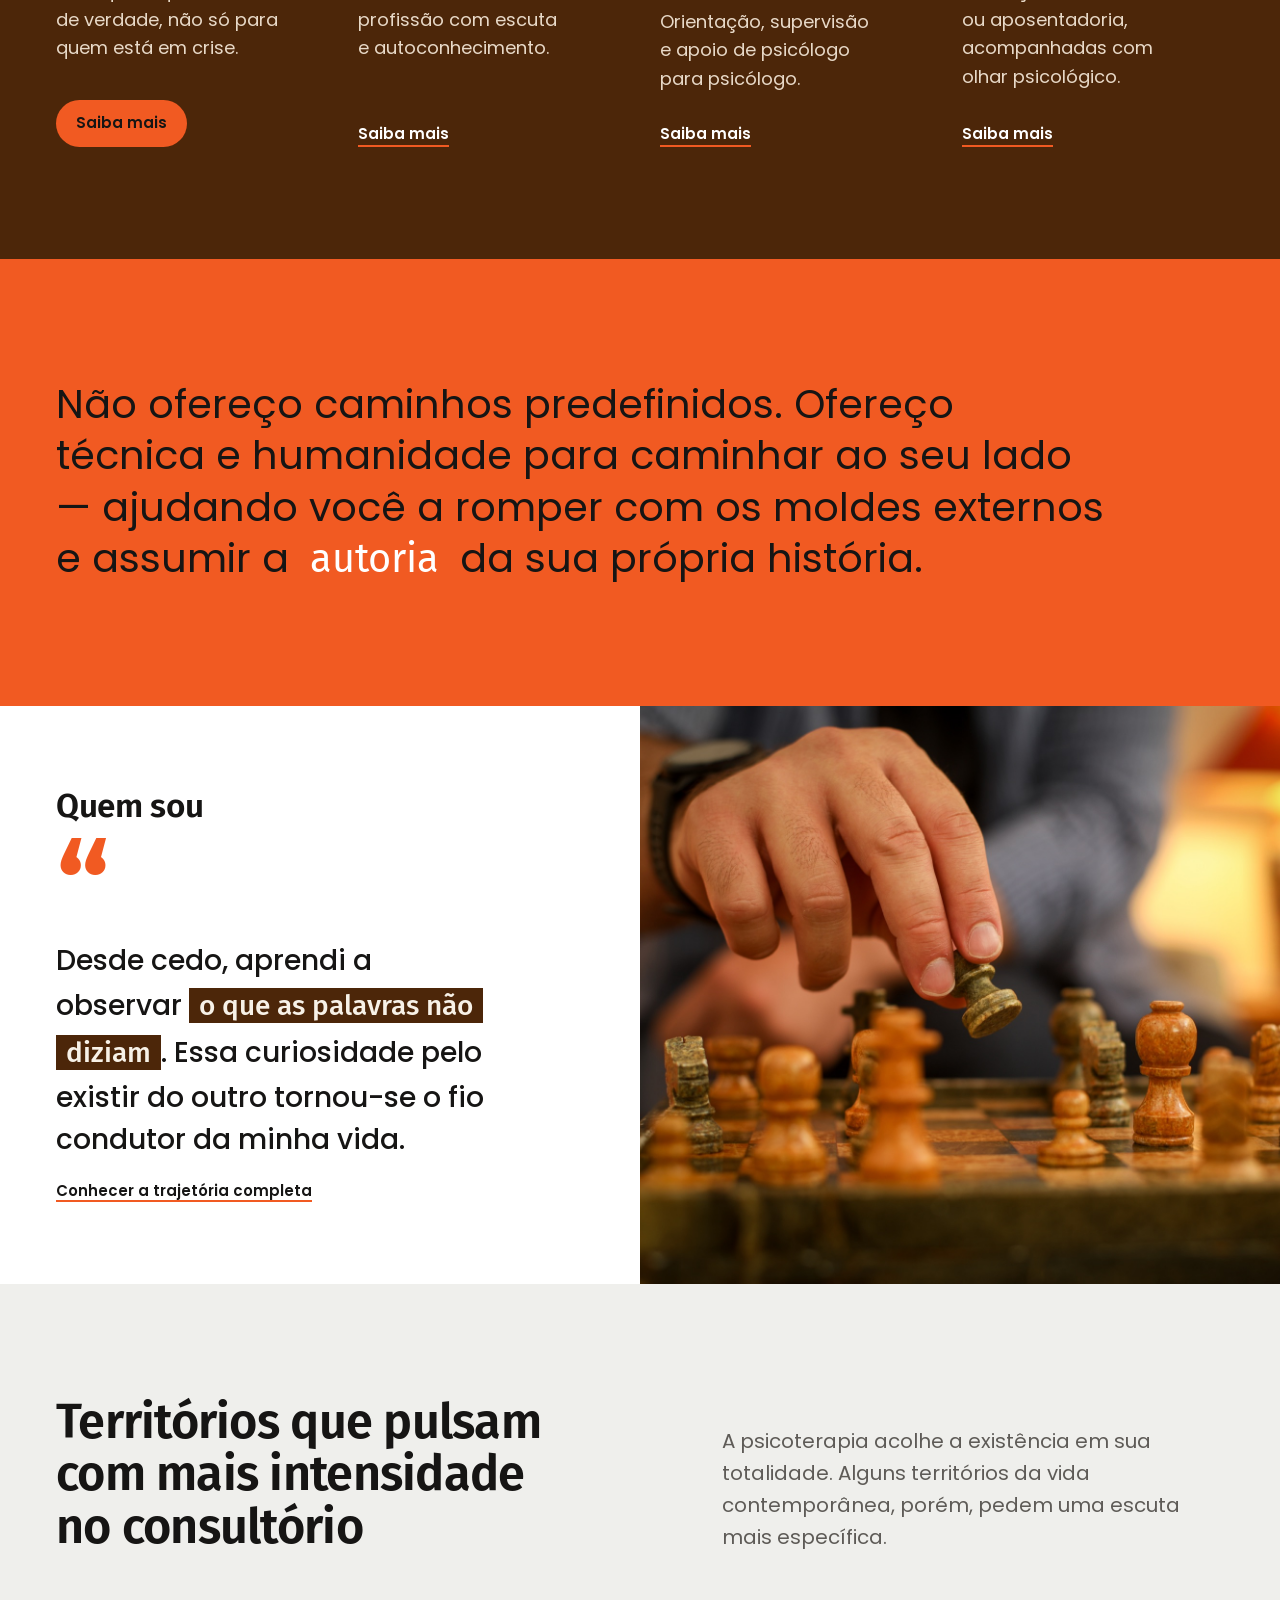
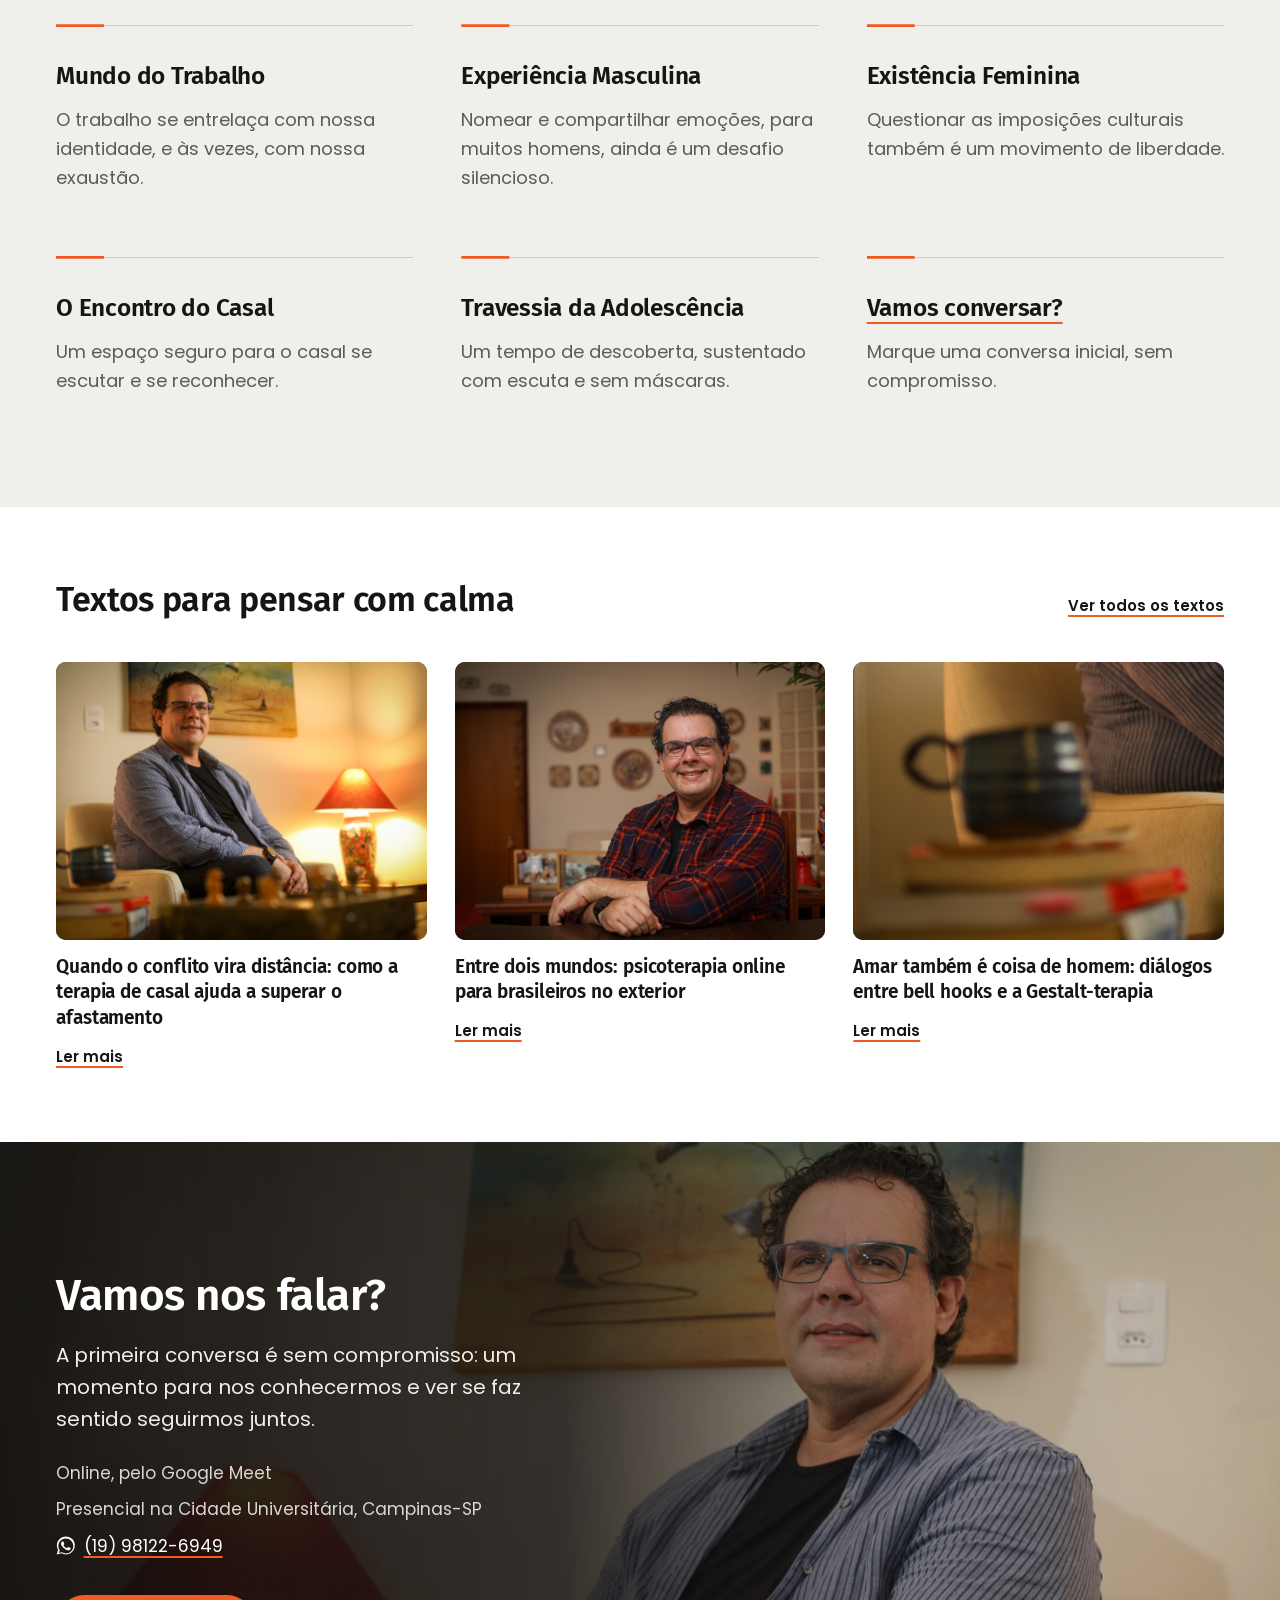
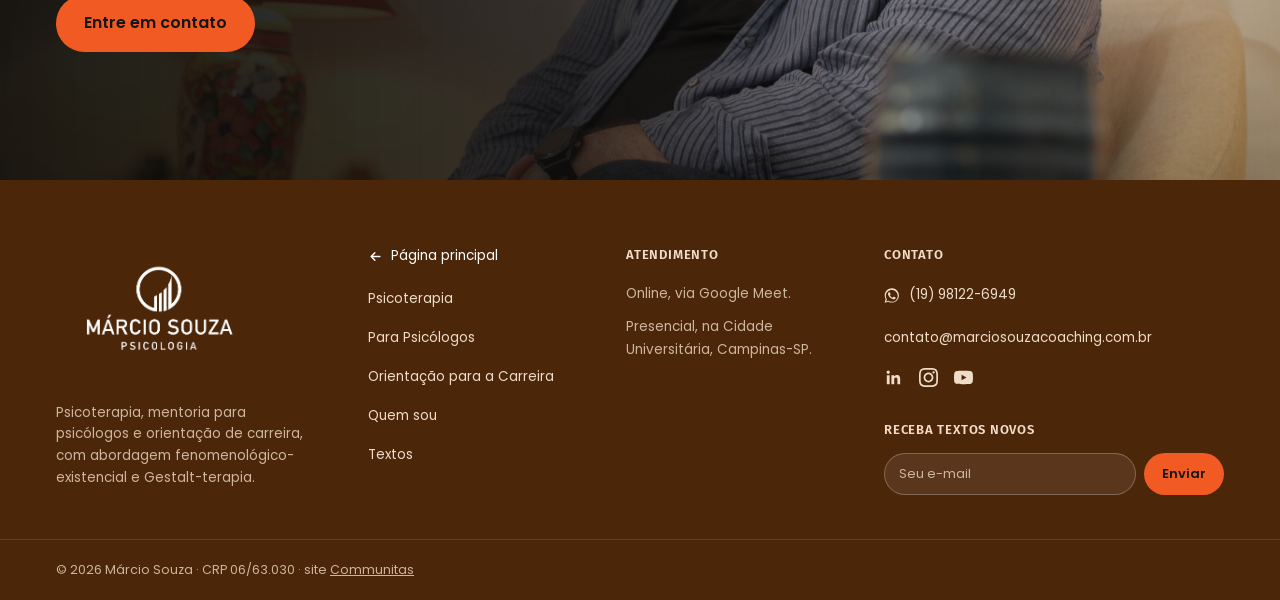
==== commit 3cb59b48: "Contato: foto e formas de atendimento num só bloco Co-Authored-By: Claude Sonnet 5.5 <noreply@anthro" ====
--- a/index.html
+++ b/index.html
@@ -6,7 +6,7 @@
 <meta name="robots" content="noindex, nofollow"><!-- PRE-PRODUCAO: remover esta linha ao publicar no domínio do cliente -->
 <title>Márcio Souza — Psicólogo</title>
 <meta name="description" content="Márcio Souza, psicólogo em Campinas: psicoterapia, mentoria e supervisão para psicólogos e orientação de carreira, online e presencial. Fenomenologia existencial e Gestalt-terapia.">
-<link rel="stylesheet" href="assets/styles.css?v=27">
+<link rel="stylesheet" href="assets/styles.css?v=30">
 </head>
 <body>
 <a class="pular" href="#conteudo">Pular para o conteúdo</a>
--- a/assets/styles.css
+++ b/assets/styles.css
@@ -607,3 +607,16 @@
 a.zap .zap-ico{width:1.15em;height:1.15em;flex-shrink:0;color:inherit}
 .footer-col ul a.zap{gap:9px}
 .contact-info.contact-card a.zap{display:inline-flex}
+
+/* Contato: foto na mesma altura dos cartões e coluna mais larga */
+@media (min-width:981px){
+  .contact-grid.com-foto{grid-template-columns:0.95fr 1.2fr 1.2fr;align-items:stretch}
+  .contact-foto{min-height:0}
+}
+
+/* Contato: foto e formas de atendimento num só bloco */
+.contato-cartao{display:grid;grid-template-columns:0.8fr 1fr;background:var(--marrom);border-radius:18px;overflow:hidden;min-width:0}
+.contato-cartao .contact-foto{border-radius:0;min-height:0;position:relative}
+.contato-cartao .contact-info.contact-card{border-radius:0;background:transparent}
+@media (min-width:981px){.contact-grid.com-foto{grid-template-columns:1.45fr 1fr}}
+@media (max-width:980px){.contato-cartao{grid-template-columns:1fr}.contato-cartao .contact-foto{min-height:300px}}
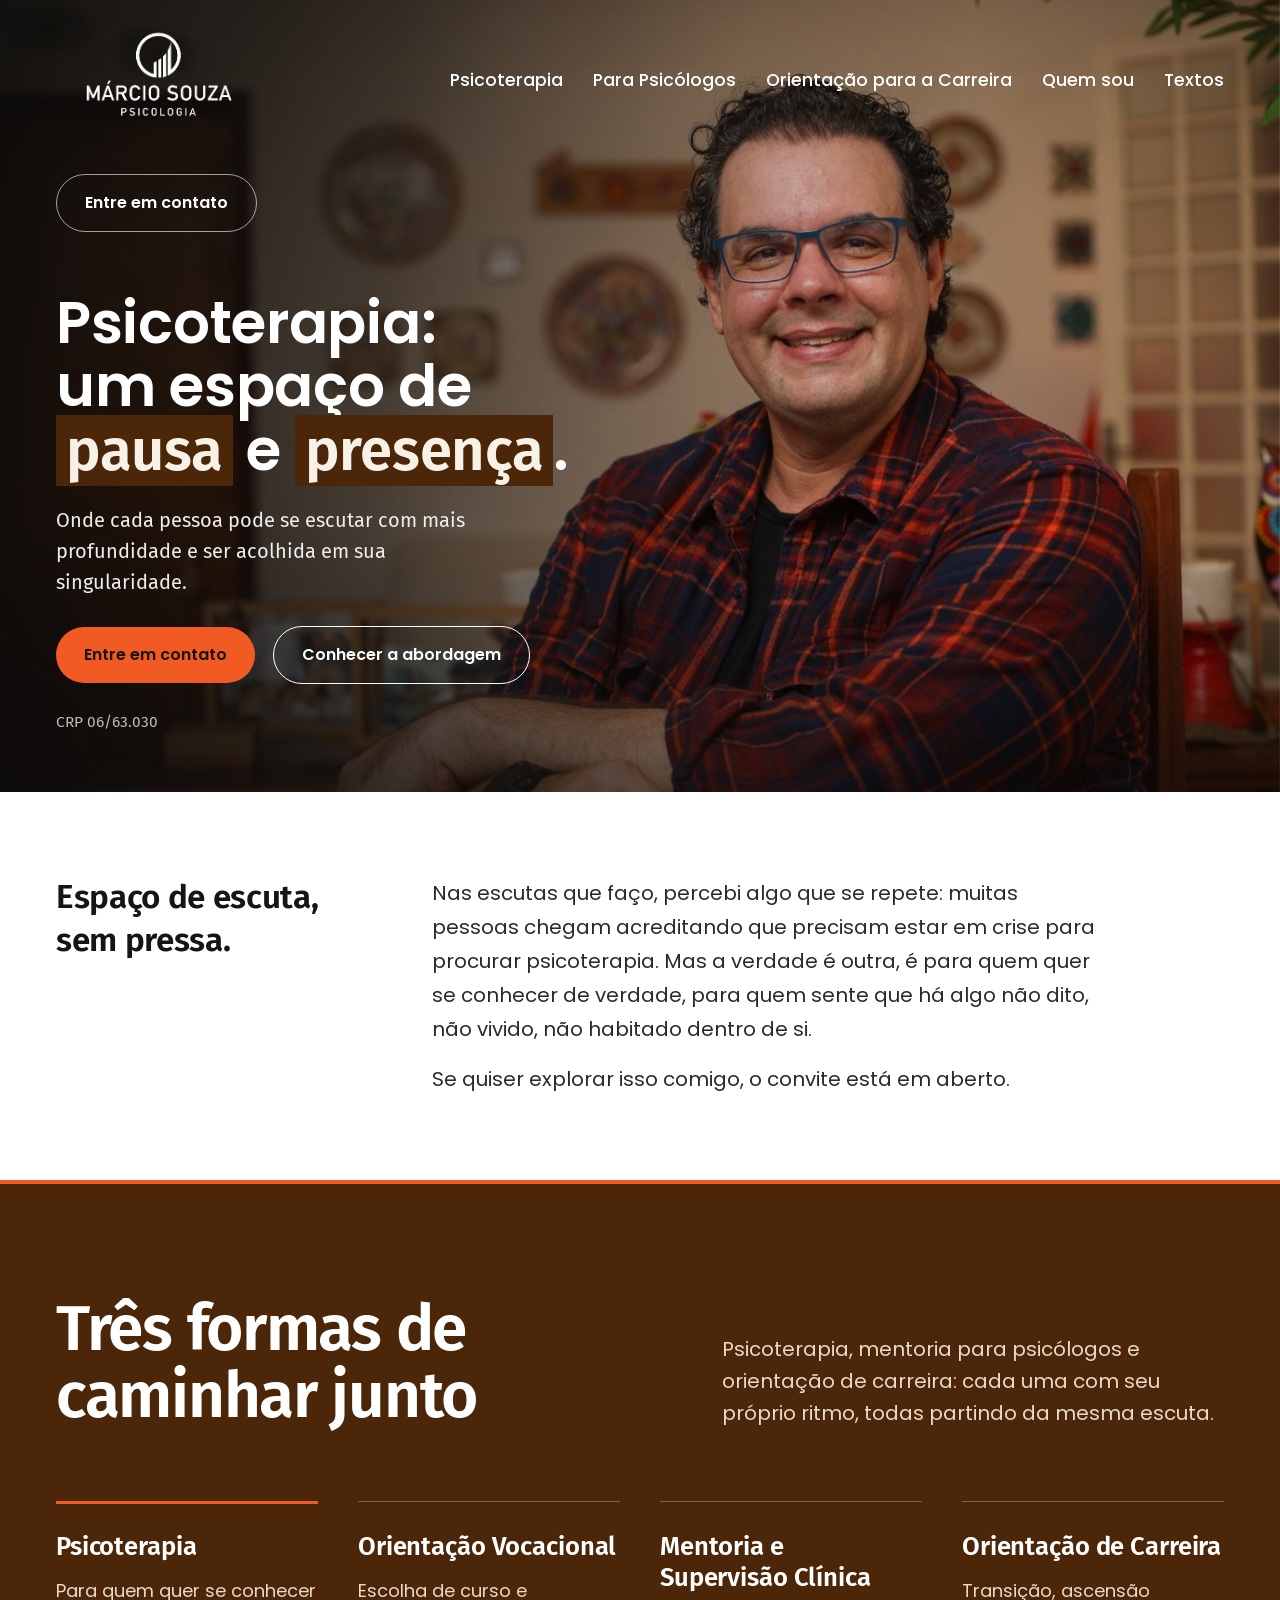
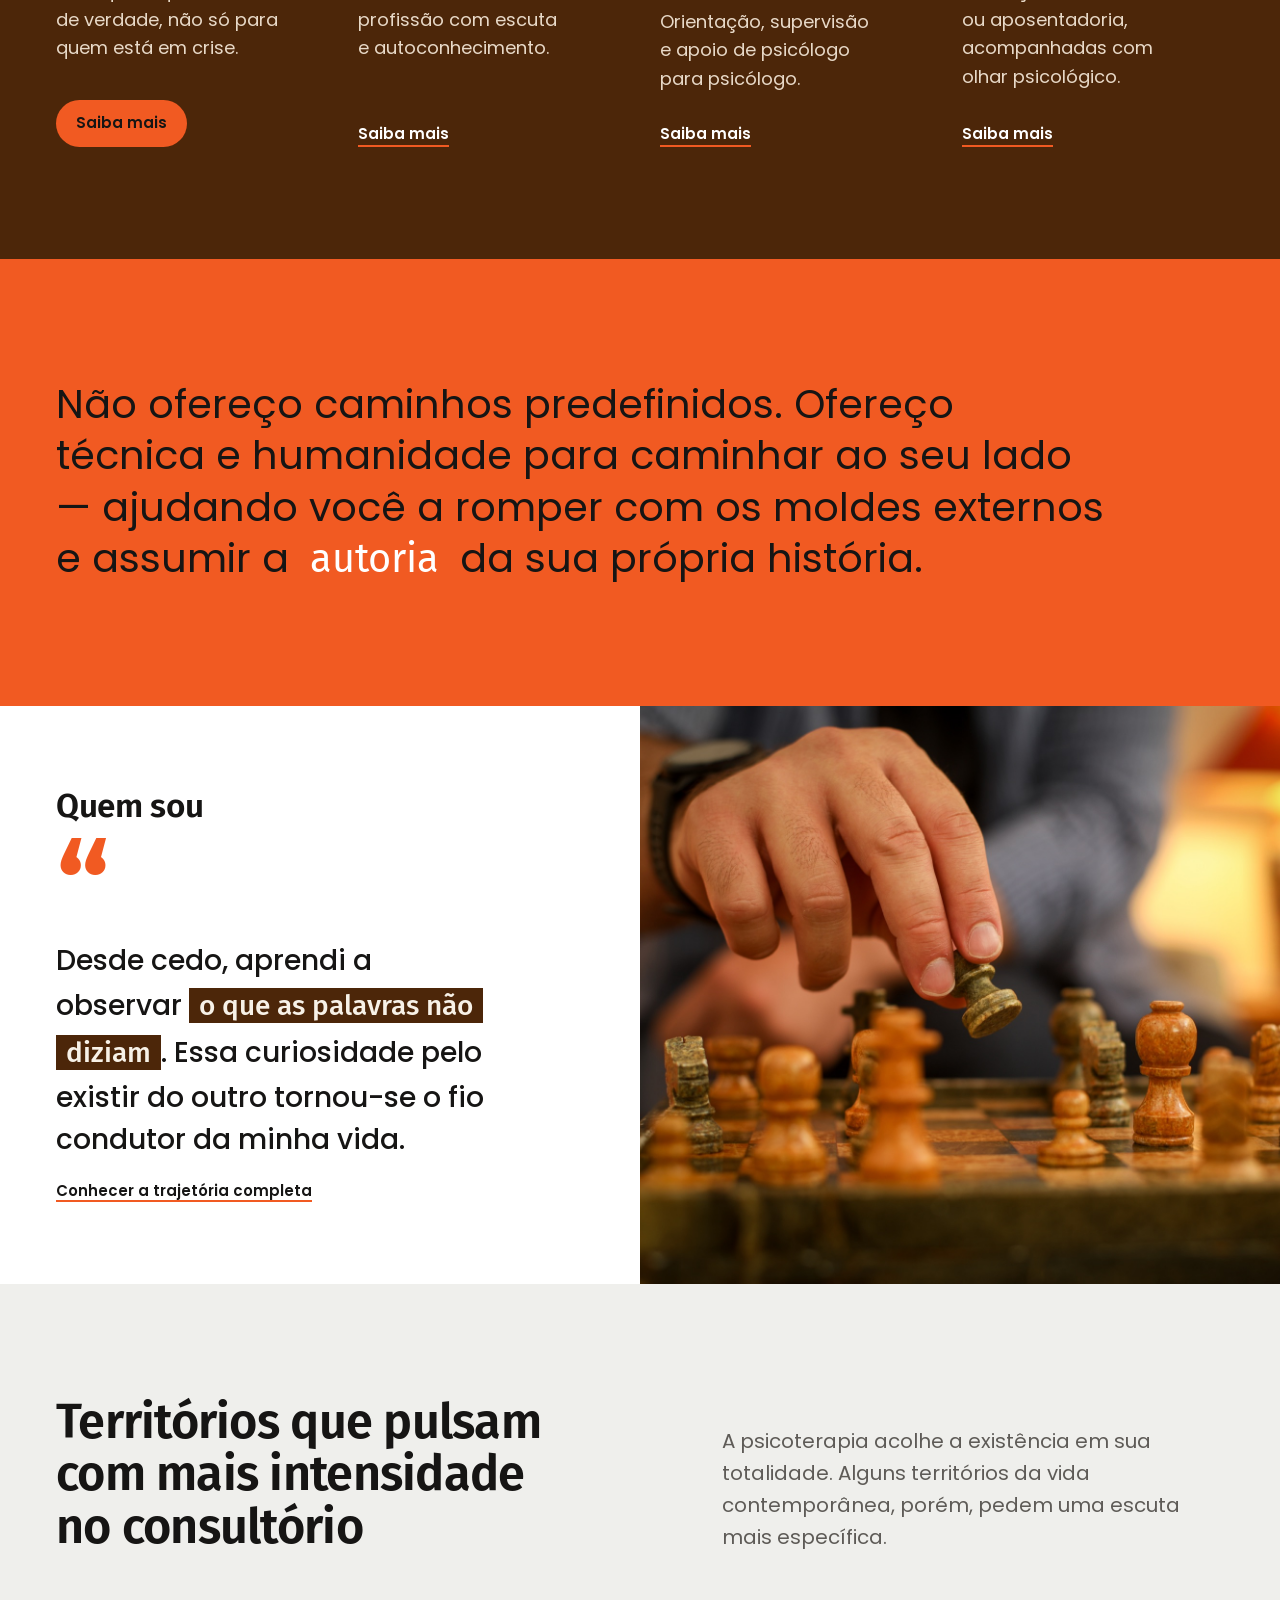
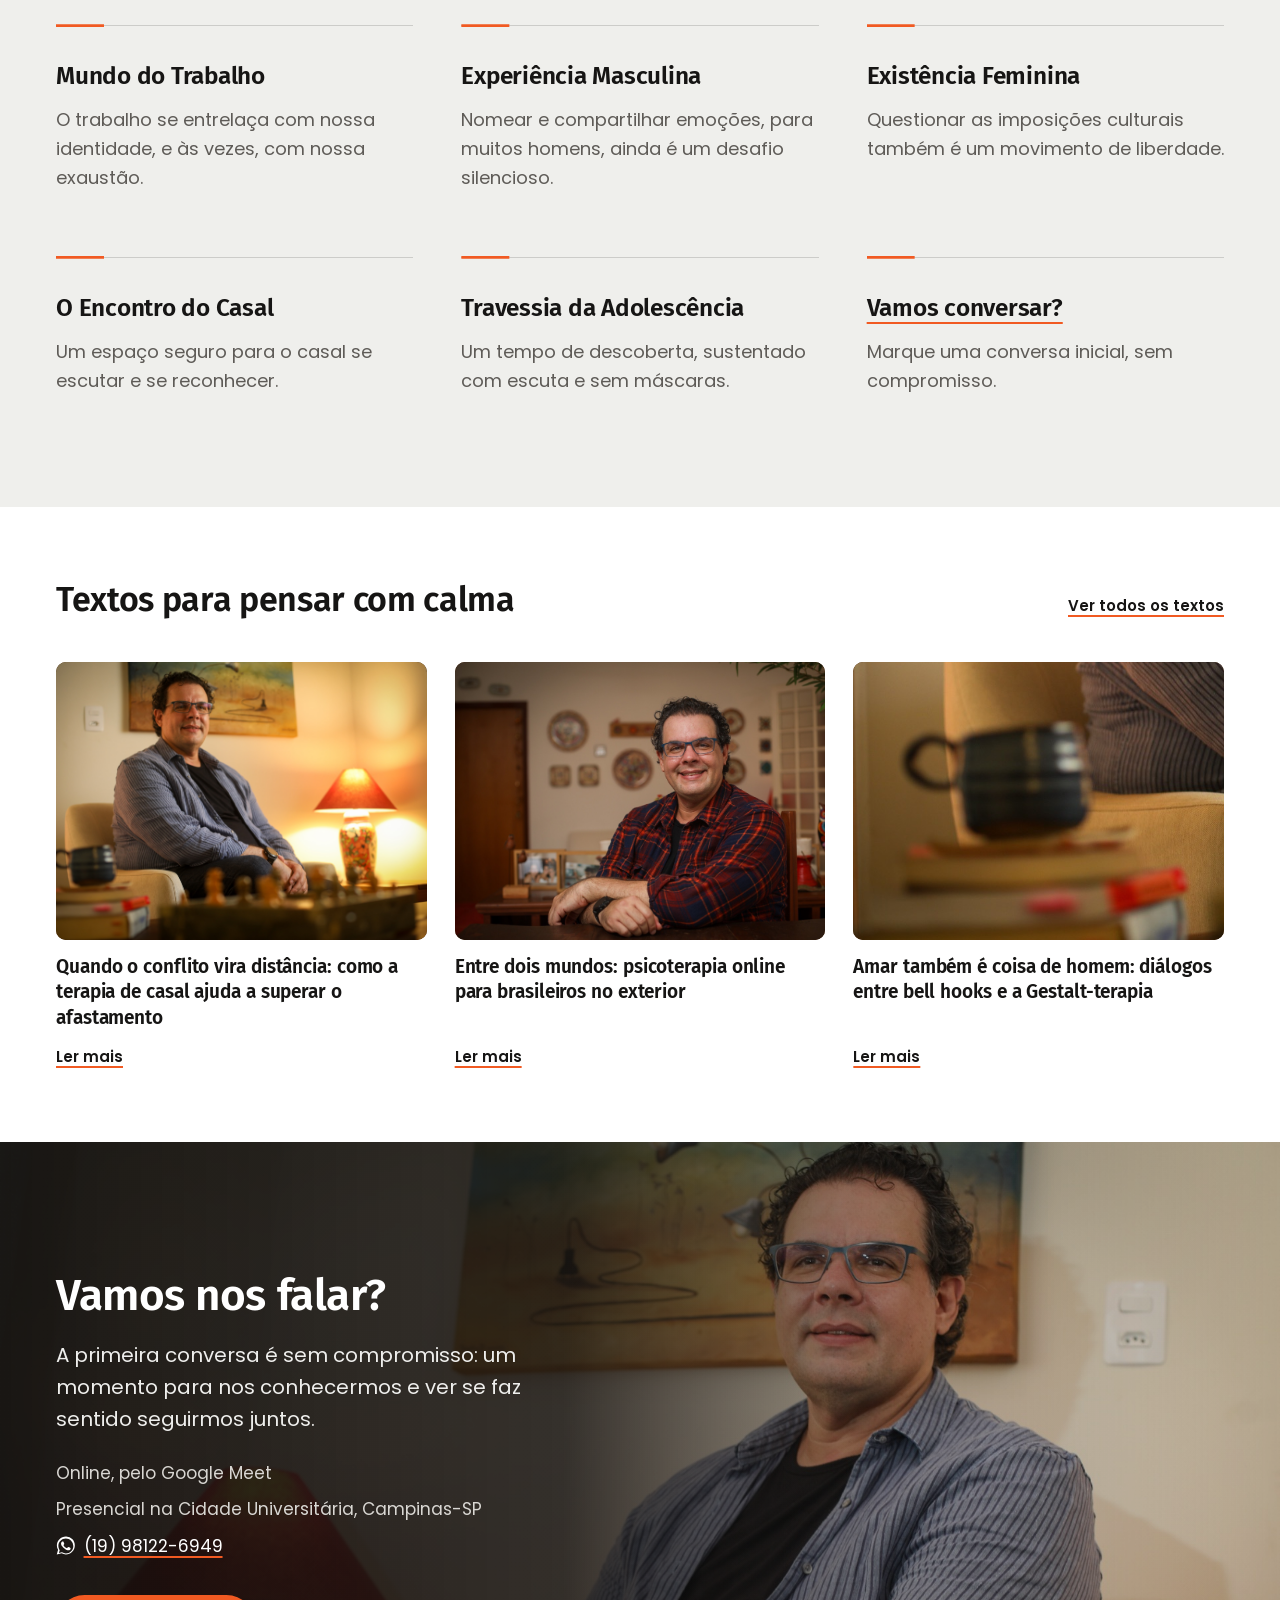
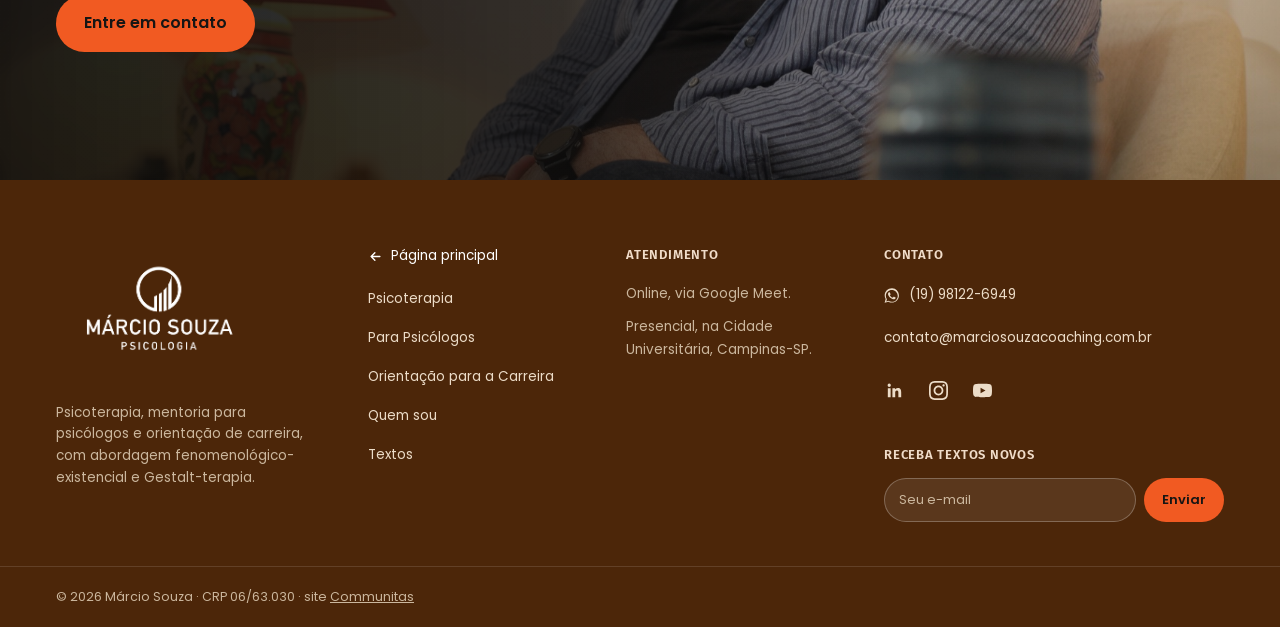
==== commit d9688d43: "Revisão técnica: foco, contraste, toque, hero no celular, fontes e movimento à prova de falha Co-Aut" ====
--- a/index.html
+++ b/index.html
@@ -6,7 +6,11 @@
 <meta name="robots" content="noindex, nofollow"><!-- PRE-PRODUCAO: remover esta linha ao publicar no domínio do cliente -->
 <title>Márcio Souza — Psicólogo</title>
 <meta name="description" content="Márcio Souza, psicólogo em Campinas: psicoterapia, mentoria e supervisão para psicólogos e orientação de carreira, online e presencial. Fenomenologia existencial e Gestalt-terapia.">
-<link rel="stylesheet" href="assets/styles.css?v=30">
+<link rel="preconnect" href="https://fonts.googleapis.com">
+<link rel="preconnect" href="https://fonts.gstatic.com" crossorigin>
+<link rel="stylesheet" href="https://fonts.googleapis.com/css2?family=Poppins:wght@400;500;600;700&family=Fira+Sans:wght@400;500;600;700&display=swap">
+<link rel="icon" href="assets/logo.svg" type="image/svg+xml">
+<link rel="stylesheet" href="assets/styles.css?v=31">
 </head>
 <body>
 <a class="pular" href="#conteudo">Pular para o conteúdo</a>
@@ -110,7 +114,7 @@
 </section>
 
 <section class="split inverso">
-  <div class="split-foto"><img src="assets/still-life.jpg" alt="Mão de Márcio movendo uma peça de xadrez" style="object-position:38% 30%"></div>
+  <div class="split-foto"><img loading="lazy" decoding="async" src="assets/still-life.jpg" alt="Mão de Márcio movendo uma peça de xadrez" style="object-position:38% 30%"></div>
   <div class="split-texto">
     <h2>Quem sou</h2>
     <p class="frase">Desde cedo, aprendi a observar <span class="hl">o que as palavras não diziam</span>. Essa curiosidade pelo existir do outro tornou-se o fio condutor da minha vida.</p>
@@ -215,7 +219,7 @@
       </div>
       <div class="footer-news">
         <h4>Receba textos novos</h4>
-        <form class="footer-form" action="https://us7.list-manage.com/subscribe/post?u=84190ef0e45dcddff74565dfb&amp;id=258427ed92" method="post" target="_blank" novalidate>
+        <form class="footer-form" action="https://us7.list-manage.com/subscribe/post?u=84190ef0e45dcddff74565dfb&amp;id=258427ed92" method="post" target="_blank">
           <label for="newsletter-email" class="sr-only" style="position:absolute;width:1px;height:1px;overflow:hidden;clip:rect(0,0,0,0)">E-mail</label>
           <input id="newsletter-email" type="email" name="EMAIL" placeholder="Seu e-mail" required>
           <div aria-hidden="true" style="position:absolute;left:-5000px" tabindex="-1"><input type="text" name="b_84190ef0e45dcddff74565dfb_258427ed92" tabindex="-1" value=""></div>
--- a/assets/styles.css
+++ b/assets/styles.css
@@ -1,6 +1,5 @@
 /* Márcio Souza — Psicologia · design tokens + componentes */
 
-@import url('https://fonts.googleapis.com/css2?family=Poppins:wght@400;500;600;700;800&family=Fira+Sans:wght@400;500;600;700&display=swap');
 
 :root{
   --marrom:#4C2609;
@@ -203,7 +202,7 @@
 .footer-col ul{list-style:none;margin:0;padding:0;display:flex;flex-direction:column;gap:11px}
 .footer-col ul:not(:has(a)) li{font-size:13.5px;color:#cbb79e}
 .footer-col ul a{font-size:13.5px;color:#ecdcc8}
-.footer-col ul a:hover{color:var(--laranja)}
+.footer-col ul a:hover{color:#FF8A5C}
 .footer-newsletter{display:flex;align-items:center;gap:20px;flex-wrap:wrap;padding-block:26px;border-top:1px solid rgba(255,255,255,.12)}
 .footer-newsletter h4{font-family:var(--font-destaque);font-weight:600;font-size:13px;color:#f0dcc9;text-transform:uppercase;letter-spacing:0.06em;white-space:nowrap}
 .footer-form{display:flex;gap:8px;flex:1;min-width:220px;max-width:420px}
@@ -213,7 +212,7 @@
 .footer-social{display:flex;gap:16px;align-items:center;margin-top:18px}
 .footer-social a{color:#ecdcc8;display:flex}
 .footer-social svg{width:19px;height:19px}
-.footer-social a:hover{color:var(--laranja)}
+.footer-social a:hover{color:#FF8A5C}
 .footer-bottom{display:flex;justify-content:space-between;align-items:center;flex-wrap:wrap;gap:12px;padding-block:20px;font-size:12.5px;color:#cbb79e;border-top:1px solid rgba(255,255,255,.12)}
 @media (max-width:760px){.footer-grid{grid-template-columns:1fr 1fr;gap:32px}}
 @media (max-width:480px){.footer-grid{grid-template-columns:1fr}}
@@ -405,7 +404,7 @@
 .nav-mobile-panel{position:absolute;right:0;top:calc(100% + 10px);z-index:40;min-width:260px;background:var(--marrom);border-radius:16px;padding:10px;display:flex;flex-direction:column;box-shadow:0 18px 40px rgba(20,10,4,.35)}
 .nav-mobile-panel a{color:#fff;font-size:17px;font-weight:500;padding:13px 14px;border-radius:10px}
 .nav-mobile-panel a:hover{background:rgba(255,255,255,.08)}
-.nav-mobile-panel a:last-child{color:var(--laranja)}
+.nav-mobile-panel a:last-child{color:var(--laranja-claro,#FF8A5C)}
 @media (max-width:1260px){.nav-links{display:none}.nav-mobile{display:block}}
 @media (max-width:560px){
   .nav .btn.marrom{display:none}
@@ -533,7 +532,7 @@
 .pular:focus{top:16px}
 
 /* ajustes pós-revisão: texto laranja legível, campos visíveis, voltar ao início */
-:root{--laranja-texto:#C7420F;--laranja-claro:#FF8A5C}
+:root{--laranja-texto:#BE3D0C;--laranja-claro:#FF8A5C}
 .eyebrow,.valor-num,.curriculo-grid h3,.contact-info-list .rotulo{color:var(--laranja-texto) !important}
 .page-header.dark .eyebrow,.servicos .eyebrow,.contact-info.contact-card .rotulo{color:var(--laranja-claro) !important}
 .form-contato input,.form-contato textarea{border-color:#8a8579}
@@ -610,7 +609,7 @@
 
 /* Contato: foto na mesma altura dos cartões e coluna mais larga */
 @media (min-width:981px){
-  .contact-grid.com-foto{grid-template-columns:0.95fr 1.2fr 1.2fr;align-items:stretch}
+  .contact-grid.com-foto{align-items:stretch}
   .contact-foto{min-height:0}
 }
 
@@ -620,3 +619,21 @@
 .contato-cartao .contact-info.contact-card{border-radius:0;background:transparent}
 @media (min-width:981px){.contact-grid.com-foto{grid-template-columns:1.45fr 1fr}}
 @media (max-width:980px){.contato-cartao{grid-template-columns:1fr}.contato-cartao .contact-foto{min-height:300px}}
+
+/* revisão técnica: foco, tarja legível, alvos de toque, movimento reduzido */
+.form-contato input:focus-visible,.form-contato textarea:focus-visible{outline:2px solid var(--laranja-btn);outline-offset:2px}
+.js .hl:not(.is-in){color:inherit}
+.js .hl{transition:background-size .8s var(--ease-in-out) .15s,color .3s ease .45s}
+.nav-mobile-panel a.ativo{background:rgba(255,255,255,.1)}
+.footer-social{gap:0}
+.footer-social a{width:44px;height:44px;align-items:center;justify-content:center}
+.footer-social a:first-child{margin-left:-12px}
+.contact-social-icons a{min-width:44px;min-height:44px;display:inline-flex;align-items:center;justify-content:center}
+.footer-form button{min-height:44px}
+.footer-form input{min-height:44px}
+.blog-card .link{margin-top:auto}
+@media (max-width:560px){.hero > img{object-position:68% 30% !important}}
+@media (prefers-reduced-motion:reduce){
+  html{scroll-behavior:auto}
+  .nav-mobile summary:active,.footer-form button:active,.footer-col ul a.voltar:hover svg{transform:none}
+}
